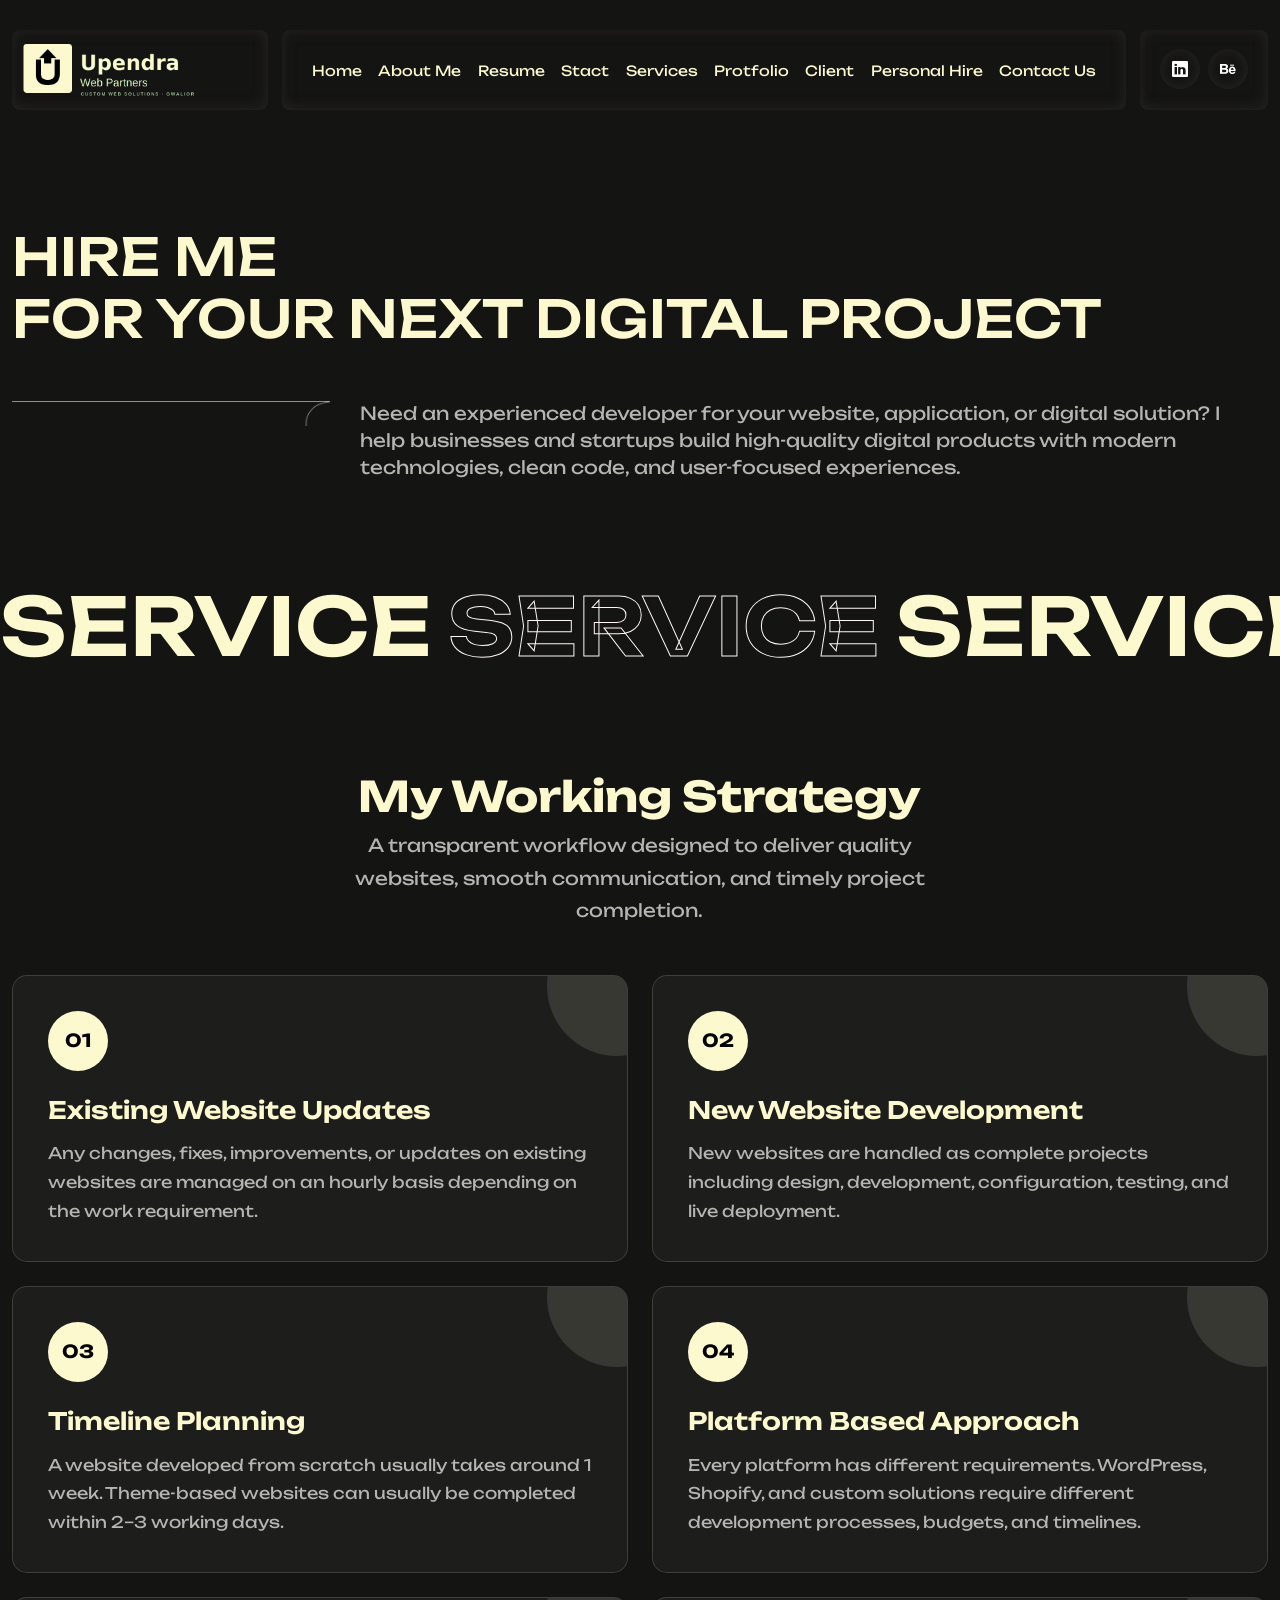
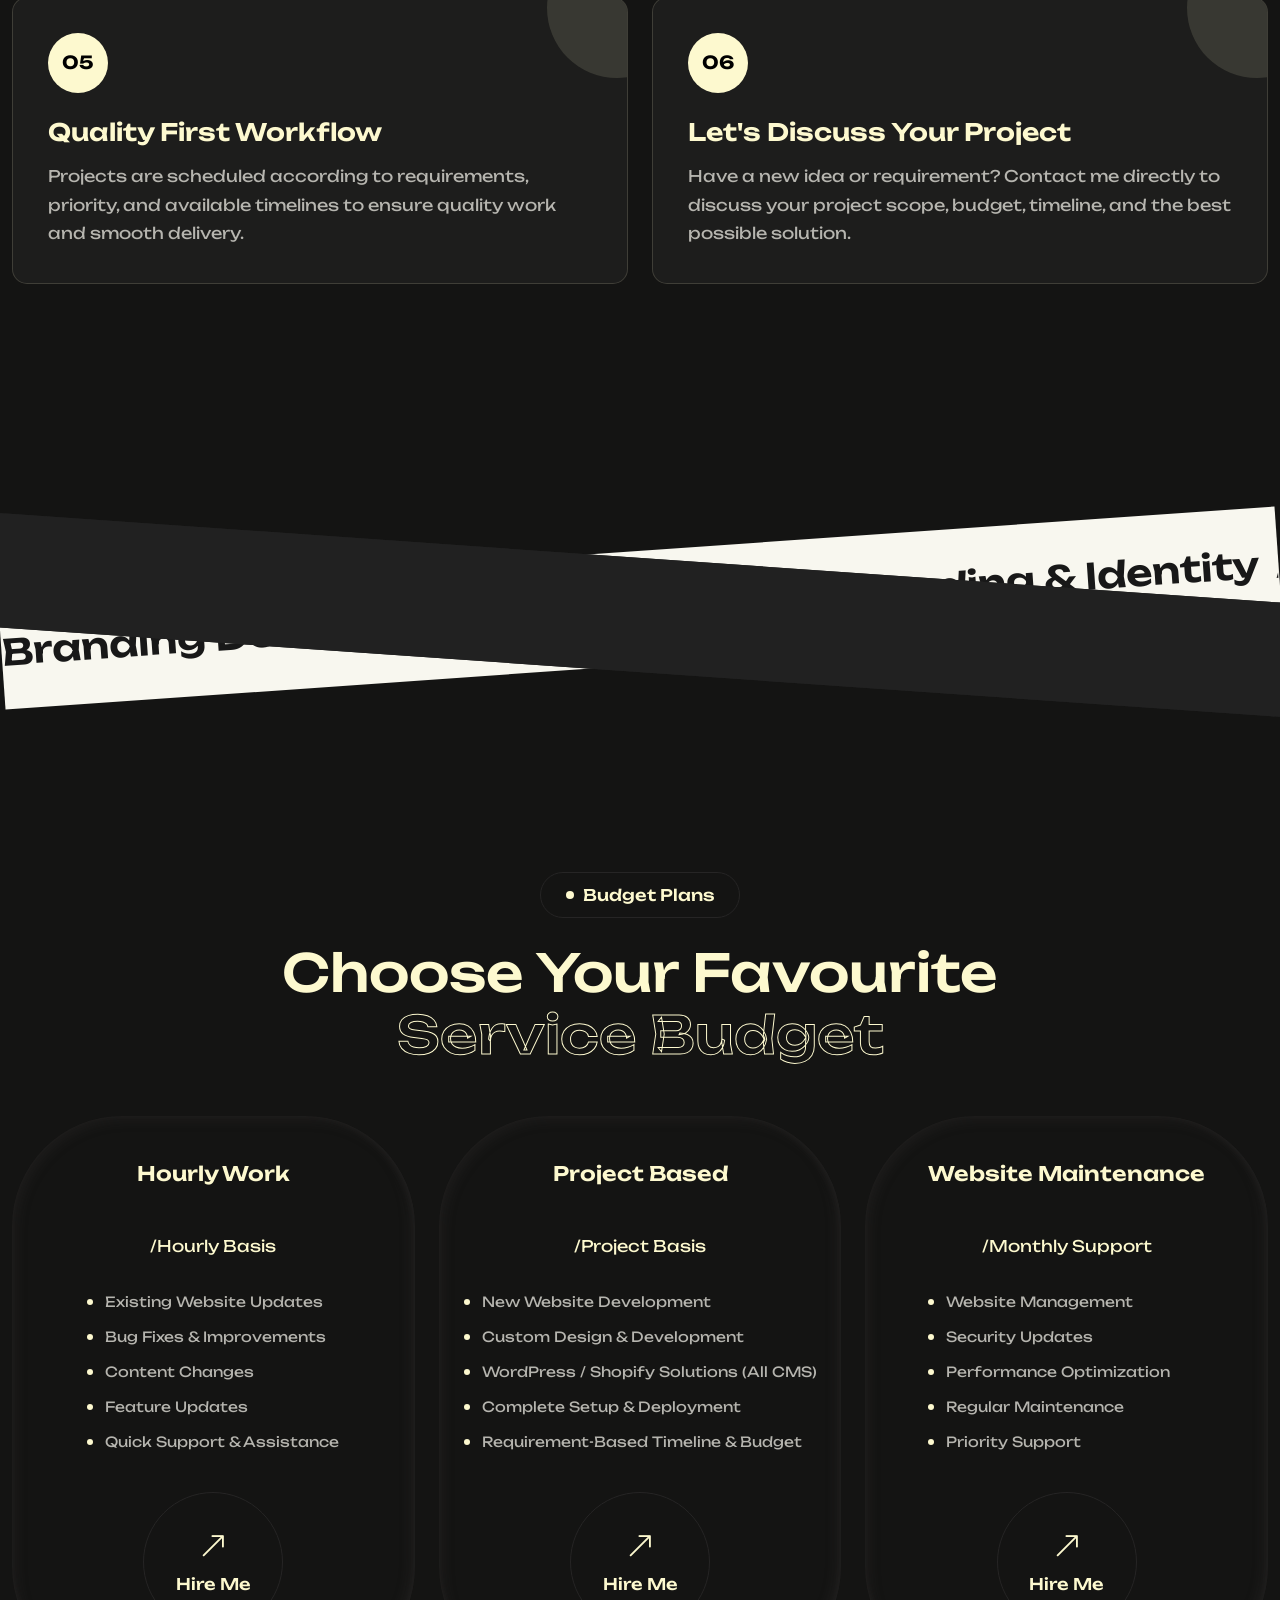
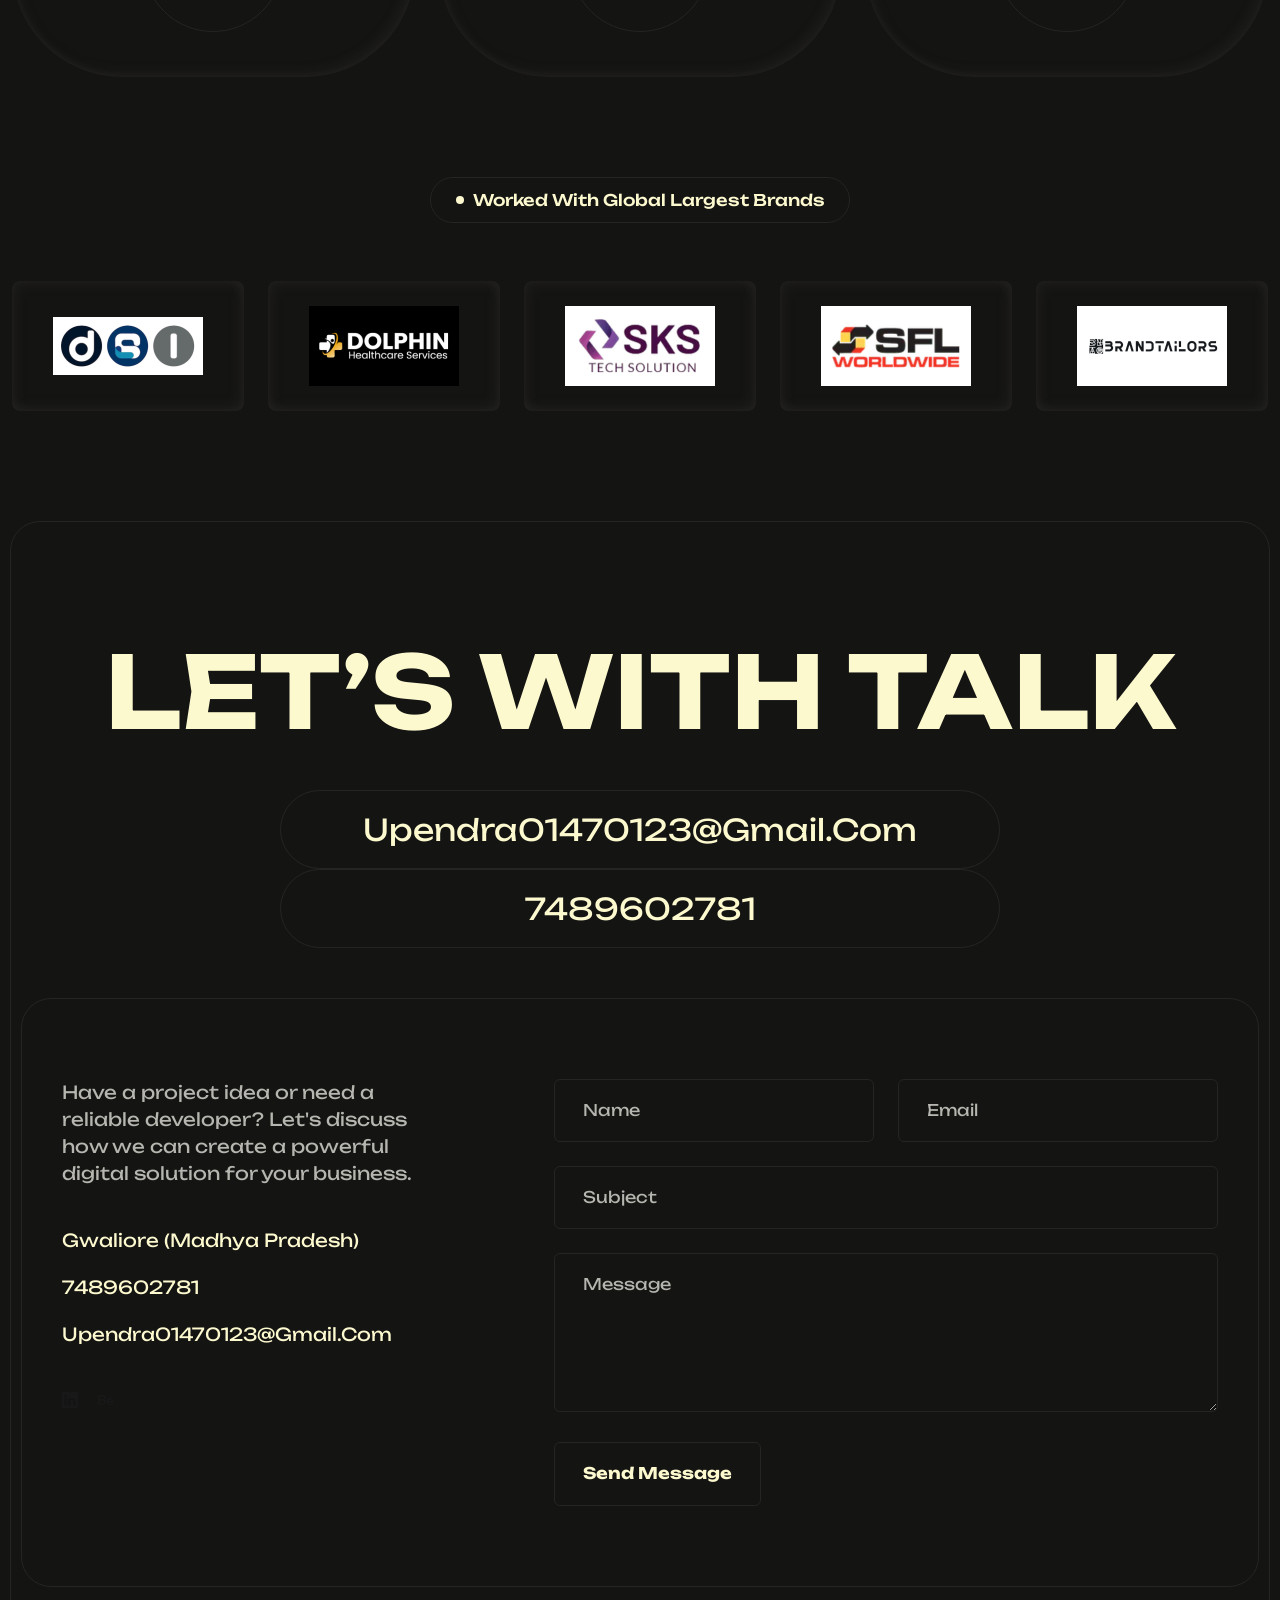
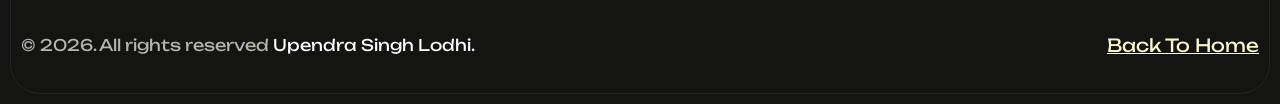
==== personal-hire.html @ 019a27d1 "Initial portfolio upload" ====
<!DOCTYPE html>
<html lang="en">

<!--<< Header Area >>-->

<head>
   <!--<< Required meta tags >>-->
   <meta charset="UTF-8">
   <meta http-equiv="X-UA-Compatible" content="IE=edge">
   <meta name="viewport" content="width=device-width, initial-scale=1.0">
   <!--<< Title >>-->
   <title>Upendra Singh Lodhi | Snr. Wordpress & Shopify Developer</title>
   <!--<< Favcion >>-->
   <link rel="shortcut icon" href="assets/img/logo/favicon-512.png">
   <!--<< Bootstrap min.css >>-->
   <link rel="stylesheet" href="assets/css/bootstrap.min.css">
   <!--<< Aos animation css >>-->
   <link rel="stylesheet" href="assets/css/aos.css">
   <!--<< Main.css >>-->
   <link rel="stylesheet" href="assets/css/main.css">
</head>

<!--<< Body Area >>-->

<body>

   <!--<< Preloader >>-->
   <div class="custom-preloader">
      <div class="loader-wrapper">

         <div class="loader-logo">
            <img src="assets/img/logo/favicon-180.png" alt="Logo">
         </div>

         <div class="loader-text">
            Loading<span>.</span><span>.</span><span>.</span>
         </div>

      </div>
   </div>

   <!--<< Preloader >>-->


   <!--<< banner >>-->
   <section class="breadcrumnd-section" id="bn">
      <!--<< Header v-1 >>-->
      <header class="header-section header-style-inner">
         <div class="container">
            <div class="header-wrapper align-items-lg-start align-items-center">
               <div class="main-logo cmn-shadow round8">
                  <a href="index.html" class="logo">
                     <img src="assets/img/logo/upendra_logo_final (1).png" alt="logo">
                  </a>
               </div>
               <div class="main-menu-wrapper w-100">
                  <ul class="main-menu cmn-shadow round8">
                     <li>
                        <a href="index.html">
                           Home
                        </a>
                     </li>
                     <li>
                        <a href="index.html#about">
                           About me
                        </a>
                     </li>
                     <li>
                        <a href="index.html#reprot">
                           Resume
                        </a>
                     </li>
                     <li>
                        <a href="index.html#skill">
                           Stact
                        </a>
                     </li>
                     <li>
                        <a href="service.html">
                           Services
                        </a>
                     </li>
                     <li>
                        <a href="protfolio.html">
                           Protfolio
                        </a>
                     </li>
                     <li>
                        <a href="index.html#testi">
                           Client
                        </a>
                     </li>
                     <li>
                        <a href="personal-hire.html">
                           Personal Hire
                        </a>
                     </li>
                     <li>
                        <a href="index.html#conts">
                           Contact Us
                        </a>
                     </li>
                  </ul>
               </div>
               <div class="right-bar">
                  <div class="bars-style cmn-shadow round8 d-lg-none">
                     <div class="header-bar">
                        <span></span>
                        <span></span>
                        <span></span>
                     </div>
                  </div>
                  <ul class="right-social-com d-xl-flex d-none cmn-social cmn-shadow round8">
                     <li>
                        <a href="https://www.linkedin.com/in/upendra-singh-lodhi310210262/">
                           <i class="bi bi-linkedin"></i>
                        </a>
                     </li>
                     <li>
                        <a href="https://www.behance.net/upendrasingh24">
                           <i class="bi bi-behance"></i>
                        </a>
                     </li>
                  </ul>
               </div>
            </div>
         </div>
      </header>
      <!--<< Header v-1 >>-->

      <!--<< Bread Content >>-->
      <div class="container pt-100 pb-100">
         <div class="section-title mb-60">
            <h2 class="stitle fw-500 mt-3" data-aos="fade-down" data-aos-duration="1500">
               HIRE ME
               <span class="d-block">
                  FOR YOUR NEXT DIGITAL PROJECT
               </span>
            </h2>
         </div>
         <div class="bread-arrow-inner">
            <div class="arrow">
               <img src="assets/img/blog/half-arrow.png" alt="img">
            </div>
            <p class="pra-clr">
               Need an experienced developer for your website, application, or digital solution?

               I help businesses and startups build high-quality digital products with modern technologies, clean code,
               and user-focused experiences.
            </p>
         </div>
      </div>
   </section>
   <!--<< banner >>-->

   <div class="service-scroll-textwrap">
      <div class="scrolling-wrap">
         <div class="comm">
            <div class="cmn-textslide">Service</div>
            <div class="cmn-textslide text-custom-storke">Service</div>
            <div class="cmn-textslide textitalick">Service</div>
            <div class="cmn-textslide text-custom-storke">Service</div>
            <div class="cmn-textslide">Service /</div>
         </div>
         <div class="comm">
            <div class="cmn-textslide">Service</div>
            <div class="cmn-textslide text-custom-storke">Service</div>
            <div class="cmn-textslide textitalick">Service</div>
            <div class="cmn-textslide text-custom-storke">Service</div>
            <div class="cmn-textslide">Service /</div>
         </div>
      </div>
   </div>

   <section class="strategy-section pt-100 pb-100">
      <div class="container">

         <div class="row justify-content-center">
            <div class="col-lg-8 text-center">
               <div class="section-title mb-5" data-aos="fade-up">
                  <h2 class="white">
                     My Working Strategy
                  </h2>
                  <p class="pra-clr">
                     A transparent workflow designed to deliver quality websites,
                     smooth communication, and timely project completion.
                  </p>
               </div>
            </div>
         </div>


         <div class="row g-4">

            <div class="col-lg-6 col-md-6" data-aos="fade-up" data-aos-delay="100">
               <div class="strategy-card">
                  <span class="strategy-icon">01</span>
                  <h3 class="white">Existing Website Updates</h3>
                  <p class="pra-clr">
                     Any changes, fixes, improvements, or updates on existing websites
                     are managed on an hourly basis depending on the work requirement.
                  </p>
               </div>
            </div>


            <div class="col-lg-6 col-md-6" data-aos="fade-up" data-aos-delay="200">
               <div class="strategy-card">
                  <span class="strategy-icon">02</span>
                  <h3 class="white">New Website Development</h3>
                  <p class="pra-clr">
                     New websites are handled as complete projects including design,
                     development, configuration, testing, and live deployment.
                  </p>
               </div>
            </div>


            <div class="col-lg-6 col-md-6" data-aos="fade-up" data-aos-delay="300">
               <div class="strategy-card">
                  <span class="strategy-icon">03</span>
                  <h3 class="white">Timeline Planning</h3>
                  <p class="pra-clr">
                     A website developed from scratch usually takes around 1 week.
                     Theme-based websites can usually be completed within 2–3 working days.
                  </p>
               </div>
            </div>


            <div class="col-lg-6 col-md-6" data-aos="fade-up" data-aos-delay="400">
               <div class="strategy-card">
                  <span class="strategy-icon">04</span>
                  <h3 class="white">Platform Based Approach</h3>
                  <p class="pra-clr">
                     Every platform has different requirements. WordPress, Shopify,
                     and custom solutions require different development processes,
                     budgets, and timelines.
                  </p>
               </div>
            </div>


            <div class="col-lg-6 col-md-6" data-aos="fade-up" data-aos-delay="500">
               <div class="strategy-card">
                  <span class="strategy-icon">05</span>
                  <h3 class="white">Quality First Workflow</h3>
                  <p class="pra-clr">
                     Projects are scheduled according to requirements, priority,
                     and available timelines to ensure quality work and smooth delivery.
                  </p>
               </div>
            </div>


            <div class="col-lg-6 col-md-6" data-aos="fade-up" data-aos-delay="600">
               <div class="strategy-card">
                  <span class="strategy-icon">06</span>
                  <h3 class="white">Let's Discuss Your Project</h3>
                  <p class="pra-clr">
                     Have a new idea or requirement? Contact me directly to discuss
                     your project scope, budget, timeline, and the best possible solution.
                  </p>
               </div>
            </div>

         </div>

      </div>
   </section>


   <!--<< Connected >>-->
   <!-- Text SLider Start -->
   <section class="textslide-solution position-relative">
      <div class="textsslide-hoverbox d-flex justify-content-center">
         <a href="index.html#conts" class="hover-circle cmborder wow fadeInUp" data-wow-duration="1.6s">
            <span class="box">
               <i class="bi bi-arrow-up-right title"></i>
               <span class="textmore">
                  Let`s Connect
               </span>
            </span>
         </a>
      </div>
      <div class="version-two-marque">
         <div class="mycustom-marque2">
            <div class="scrolling-wrap">
               <div class="comm">
                  <div class="cmn-textslide">Branding Desig</div>
                  <div><span class="slach">/</span></div>
                  <div class="cmn-textslide">App Development</div>
                  <div><span class="slach">/</span></div>
                  <div class="cmn-textslide textitalick">Branding & Identity</div>
                  <div><span class="slach">/</span></div>
                  <div class="cmn-textslide">Web Development /</div>
               </div>
               <div class="comm">
                  <div class="cmn-textslide">Branding Desig</div>
                  <div><span class="slach">/</span></div>
                  <div class="cmn-textslide">App Development</div>
                  <div><span class="slach">/</span></div>
                  <div class="cmn-textslide textitalick">Branding & Identity</div>
                  <div><span class="slach">/</span></div>
                  <div class="cmn-textslide">Web Development</div>
               </div>
            </div>
         </div>
      </div>
      <div class="version-one-marque">
         <div class="mycustom-marque">
            <div class="scrolling-wrap">
               <div class="comm">
                  <div class="cmn-textslide">Branding Desig</div>
                  <div><span class="slach">/</span></div>
                  <div class="cmn-textslide">App Development</div>
                  <div><span class="slach">/</span></div>
                  <div class="cmn-textslide textitalick">Branding & Identity</div>
                  <div><span class="slach">/</span></div>
                  <div class="cmn-textslide">Web Development /</div>
               </div>
               <div class="comm">
                  <div class="cmn-textslide">Branding Desig</div>
                  <div><span class="slach">/</span></div>
                  <div class="cmn-textslide">App Development</div>
                  <div><span class="slach">/</span></div>
                  <div class="cmn-textslide textitalick">Branding & Identity</div>
                  <div><span class="slach">/</span></div>
                  <div class="cmn-textslide">Web Development</div>
               </div>
            </div>
         </div>
      </div>
   </section>
   <!-- Text Slider End -->
   <!--<< Connected >>-->

   <!--<< pricing >>-->
   <section id="see-your-budget" class="pricing-section">
      <div class="container">
         <div class="section-title text-center mb-60">
            <span class="section-sub" data-aos="fade-down" data-aos-duration="1000">
               Budget Plans
            </span>
            <h2 class="stitle fw-500 mt-3" data-aos="fade-down" data-aos-duration="1500">
               Choose Your Favourite
               <span class="text-storkes d-block">
                  Service Budget
               </span>
            </h2>
         </div>
         <div class="row g-4 justify-content-center">
            <div class="col-lg-4 col-md-6 col-sm-6" data-aos="fade-up" data-aos-duration="1000">
               <div class="price-item cmn-shadow d-flex justify-content-center">
                  <div class="box">
                     <h5 class="white text-center">
                        Hourly Work
                     </h5>
                     <h2 class="pri-title">

                        <span>
                           /Hourly Basis
                        </span>
                     </h2>
                     <ul class="pri-list">
                        <li>
                           Existing Website Updates
                        </li>
                        <li>
                           Bug Fixes & Improvements
                        </li>
                        <li>
                           Content Changes
                        </li>
                        <li>
                           Feature Updates
                        </li>
                        <li>
                           Quick Support & Assistance
                        </li>
                     </ul>
                     <a href="index.html#conts" class="hover-circle cmborder wow fadeInUp" data-wow-duration="1.6s">
                        <span class="box">
                           <i class="bi bi-arrow-up-right title"></i>
                           <span class="textmore">
                              Hire Me
                           </span>
                        </span>
                     </a>
                  </div>
               </div>
            </div>
            <div class="col-lg-4 col-md-6 col-sm-6" data-aos="fade-up" data-aos-duration="1000">
               <div class="price-item cmn-shadow d-flex justify-content-center">
                  <div class="box">
                     <h5 class="white text-center">
                        Project Based
                     </h5>
                     <h2 class="pri-title">

                        <span>
                           /Project Basis
                        </span>
                     </h2>
                     <ul class="pri-list">
                        <li>
                           New Website Development
                        </li>
                        <li>
                           Custom Design & Development
                        </li>
                        <li>
                           WordPress / Shopify Solutions (All CMS)
                        </li>
                        <li>
                           Complete Setup & Deployment
                        </li>
                        <li>
                           Requirement-Based Timeline & Budget
                        </li>
                     </ul>
                     <a href="index.html#conts" class="hover-circle cmborder wow fadeInUp" data-wow-duration="1.6s">
                        <span class="box">
                           <i class="bi bi-arrow-up-right title"></i>
                           <span class="textmore">
                              Hire Me
                           </span>
                        </span>
                     </a>
                  </div>
               </div>
            </div>
            <div class="col-lg-4 col-md-6 col-sm-6" data-aos="fade-up" data-aos-duration="1000">
               <div class="price-item cmn-shadow d-flex justify-content-center">
                  <div class="box">
                     <h5 class="white text-center">
                        Website Maintenance
                     </h5>
                     <h2 class="pri-title">

                        <span>
                           /Monthly Support
                        </span>
                     </h2>
                     <ul class="pri-list">
                        <li>
                           Website Management
                        </li>
                        <li>
                           Security Updates
                        </li>
                        <li>
                           Performance Optimization
                        </li>
                        <li>
                           Regular Maintenance
                        </li>
                        <li>
                           Priority Support
                        </li>
                     </ul>
                     <a href="index.html#conts" class="hover-circle cmborder wow fadeInUp" data-wow-duration="1.6s">
                        <span class="box">
                           <i class="bi bi-arrow-up-right title"></i>
                           <span class="textmore">
                              Hire Me
                           </span>
                        </span>
                     </a>
                  </div>
               </div>
            </div>
         </div>
      </div>
   </section>
   <!--<< pricing >>-->

   <!--<< Sponsor >>-->
   <section id="testi" class="sponsor-sections pt-100 pb-100">
      <div class="container">
         <div class="sponsor__area">
            <div class="section-title text-center mb-60">
               <span class="section-sub text-capitalize" data-aos="fade-down" data-aos-duration="1000">
                  Worked with global largest brands
               </span>
            </div>
            <div class="swiper sponsor__wrap">
               <div class="swiper-wrapper">
                  <div class="sponsor__slide swiper-slide cmn-shadow logo-img round8 d-center">
                     <img src="assets/img/sponsor/aaplogo.svg" alt="img">
                  </div>
                  <div class="sponsor__slide swiper-slide cmn-shadow logo-img round8 d-center">
                     <img src="assets/img/sponsor/Dolphin New Logo.png" alt="img">
                  </div>
                  <div class="sponsor__slide swiper-slide cmn-shadow logo-img round8 d-center">
                     <img src="assets/img/sponsor/ds.png" alt="img">
                  </div>
                  <div class="sponsor__slide swiper-slide cmn-shadow logo-img round8 d-center">
                     <img src="assets/img/sponsor/Untitled design (1).png" alt="img">
                  </div>
                  <div class="sponsor__slide swiper-slide cmn-shadow logo-img round8 d-center">
                     <img src="assets/img/sponsor/Untitled design (2).png" alt="img">
                  </div>
                  <div class="sponsor__slide swiper-slide cmn-shadow logo-img round8 d-center">
                     <img src="assets/img/sponsor/Untitled design (3).png" alt="img">
                  </div>
                  <div class="sponsor__slide swiper-slide cmn-shadow logo-img round8 d-center">
                     <img src="assets/img/sponsor/Untitled design.png" alt="img">
                  </div>
               </div>
            </div>
         </div>
      </div>
   </section>
   <!--<< Sponsor >>-->

   <!--<<  Footer >>-->
   <div class="footer-section check-box-style pt-100" id="conts">
      <div class="container p-0">
         <div class="talk-text text-center " data-aos="zoom-in" data-aos-duration="1400">
            LET’S WITH
            TALK
         </div>
         <a href="mailto:upendra01470123@gmail.com" class="infomail d-center cmborder round100">
            upendra01470123@gmail.com
         </a>
         <a href="tel:7489602781" class="infomail d-center cmborder round100">
            7489602781
         </a>
         <div class="footer-topping-wrap check-box-style round30">
            <div class="row justify-content-between">
               <div class="col-xl-4 col-lg-6">
                  <div class="contact-left">
                     <p class="pra-clr fz16 pragraph-one">
                        Have a project idea or need a reliable developer?
                        Let's discuss how we can create a powerful digital solution for your business.
                     </p>
                     <div class="contact-infos">
                        <a href="#">
                           Gwaliore (Madhya Pradesh)
                        </a>
                        <a href="tel:7489602781">
                           7489602781
                        </a>
                        <a href="mailto:upendra01470123@gmail.com">
                           upendra01470123@gmail.com
                        </a>
                     </div>
                     <div class="footer-social">
                        <a href="https://www.linkedin.com/in/upendra-singh-lodhi310210262/">
                           <i class="bi bi-linkedin"></i>
                        </a>

                        <a href="https://www.behance.net/upendrasingh24">
                           <i class="bi bi-behance"></i>
                        </a>
                     </div>
                  </div>
               </div>
               <div class="col-xl-7 col-lg-6">
                  <form action="#" class="cmn-contact-form row g-4">
                     <div class="col-lg-6">
                        <input type="text" placeholder="Name">
                     </div>
                     <div class="col-lg-6">
                        <input type="email" placeholder="Email">
                     </div>
                     <div class="col-lg-12">
                        <input type="text" placeholder="Subject">
                     </div>
                     <div class="col-lg-12">
                        <textarea name="message" rows="5" placeholder="Message"></textarea>
                     </div>
                     <div class="col-lg-12">
                        <div class="btns">
                           <button type="submit" class="cmn-btn">
                              Send Message
                           </button>
                        </div>
                     </div>
                  </form>
               </div>
            </div>
         </div>
         <div class="footer-bottom">
            <div class="copyright">
               <p class="pra-clr">
                  &copy; 2026. All rights reserved <a href="index.html" class="pwhite">Upendra Singh Lodhi.</a>
               </p>
               <a href="#bn" class="scroll-toptext">
                  Back To Home
               </a>

            </div>
         </div>
      </div>
   </div>
   <!--<<  Footer >>-->






   <!--<< Jquery Latest >>-->
   <script src="assets/js/jquery-3.7.0.min.js"></script>
   <!--<< Viewport Js >>-->
   <script src="assets/js/viewport.jquery.js"></script>
   <!--<< Bootstrap Js >>-->
   <script src="assets/js/bootstrap.min.js"></script>
   <!--<< Aos animation Js >>-->
   <script src="assets/js/aos.js"></script>
   <!--<< Nice Select Js >>-->
   <script src="assets/js/jquery.nice-select.min.js"></script>
   <!--<< Swiper Slide Js >>-->
   <script src="assets/js/swiper-bundle.min.js"></script>
   <!--<< Swiper Bundle Js >>-->
   <script src="assets/js/jquery.magnific-popup.min.js"></script>
   <!--<< magnific popup Js >>-->
   <script src="assets/js/odometer.min.js"></script>
   <!--<< Odometer js Js >>-->
   <script src="assets/js/wow.min.js"></script>
   <!--<< Wow Animation js >>-->
   <script src="assets/js/main.js"></script>

   <script>
      window.addEventListener("load", function () {

         const preloader = document.querySelector(".custom-preloader");

         setTimeout(function () {

            preloader.classList.add("hide-loader");

         }, 800);

      });
   </script>
   <!--<< Main.js >>-->
</body>

</html>
---- assets/css/main.css ----
@import url("https://fonts.googleapis.com/css2?family=Unbounded:wght@200..900&display=swap");
/*============================================ 
	# Template Name: Dixon
	# Version: 1.0
	# Date: 00/00/2024
	# Author: Dixon
	# Author URI: 
	# Description: Dixon - HTML Templates
============================================*/
/*======== Scss Compiles =========
# mixin
# variables
# Typography
# button 
# animation
# banner
# blog
# header
# section
# footer
============================================*/
/*CSS Table Of Content Ends Here*/
@import "animate.css";
@import "magnific-popup.css";
@import "swiper-bundle.min.css";
@import "bootstrap-icons.min.css";
@import "nice-select.css";
@import "odometer.css";

:root {
  --body: #141413;
  --white: #fdf9cf;
  --pwhite: #fff;
  --title: #181818;
  --mtitle: #000D27;
  --pra: #b6b5af;
  --subtitle: #121212;
  --cmborder: rgb(38, 37, 37);
  --base: #fff;
  --hover: #fff;
  --bg1: #E9F0FF;
  --ftext: #818181;
  --footer: #181818;
  --cusborder: rgb(38, 37, 37);
  --border1: #414141;
  --ratting: #ffa311;
  --bgsection: #000D27;
  --success: #3FCA90;
  --danger: #ED5050;
  --boxes1: rgba(26, 77, 190, 0.05);
  --cborder: #D9D9D9;
  --cmn-shadow: inset 4px 4px 12px rgb(56 53 53 / 27%), inset -4px -4px 12px rgb(58 56 56 / 32%);
}

body {
  color: var(--white);
  padding: 0;
  margin: 0;
  overflow-x: hidden;
  background-color: var(--body);
  font-family: "Unbounded", sans-serif;
}

h2,
h3,
h4,
h5,
h6 {
  color: var(--white);
  text-transform: capitalize;
  font-family: "Unbounded", sans-serif;
}

h1 {
  font-size: 48px;
  font-weight: 600;
  line-height: 120%;
  font-family: "Unbounded", sans-serif;
}

h2 {
  font-size: 40px;
  line-height: 120%;
  font-weight: 600;
  font-family: "Unbounded", sans-serif;
}


.custom-toggle-bar {
  display: flex;
  justify-content: center;
  align-items: center;
}

.header-style-inner .header-wrapper .main-logo {
  padding: 5px;
  height: 150px;
  min-width: 256px !important;
}


.header-style-inner .header-wrapper .main-logo .logo {
  width: 246px !important;
}
.strategy-section{
    position:relative;
    overflow:hidden;
}


/* Main Card Wrapper */
.strategy-card{
    position:relative;
    padding:35px;
    height:100%;
    background:rgba(255,255,255,0.04);
    border:1px solid rgba(253,249,207,0.15);
    border-radius:15px;
    overflow:hidden;
    transition:all .4s ease;
    z-index:1;
}


/* Background Glow Animation */
.strategy-card:before{
    content:"";
    position:absolute;
    width:140px;
    height:140px;
    background:#FDF9CF;
    opacity:.12;
    border-radius:50%;
    top:-60px;
    right:-60px;
    transition:.6s ease;
    z-index:-1;
}


/* Hover Effect */
.strategy-card:hover{
    transform:translateY(-12px);
    border-color:#FDF9CF;
    box-shadow:0 20px 50px rgba(253,249,207,.18);
}


.strategy-card:hover:before{
    transform:scale(2.5);
}


/* Number Icon */
.strategy-icon{
    width:60px;
    height:60px;
    display:flex;
    align-items:center;
    justify-content:center;
    background:#FDF9CF;
    color:#000;
    font-size:18px;
    font-weight:700;
    border-radius:50%;
    margin-bottom:25px;
    position:relative;
    transition:.4s ease;
}


/* Icon Hover Animation */
.strategy-card:hover .strategy-icon{
    transform:rotate(360deg);
}


/* Heading */
.strategy-card h3{
    font-size:24px;
    font-weight:600;
    margin-bottom:15px;
    transition:.3s ease;
}


/* Paragraph */
.strategy-card p{
    font-size:16px;
    line-height:1.8;
    margin-bottom:0;
}


/* Heading Hover */
.strategy-card:hover h3{
    color:#FDF9CF;
}


/* Section Heading */
.strategy-section .section-title h2{
    font-size:42px;
    font-weight:700;
}


.strategy-section .section-title p{
    max-width:650px;
    margin:auto;
    line-height:1.8;
}


/* Smooth Card Entry */
.strategy-card{
    animation:strategyFade .8s ease forwards;
}

    .banner-herowrapper .hero-right-wrap .fz-20 {
        font-size: 12px !important;
    }



/* PRELOADER */

.custom-preloader{
    position:fixed;
    inset:0;
    width:100%;
    height:100%;
    background:#111111;
    display:flex;
    align-items:center;
    justify-content:center;
    z-index:99999;
}


.loader-wrapper{
    text-align:center;
}


/* LOGO */

.loader-logo{
    width:110px;
    height:110px;
    background:#FDF9CF;
    border-radius:12px;
    display:flex;
    align-items:center;
    justify-content:center;
    animation:floatLogo 2s ease-in-out infinite;
    box-shadow:0 15px 40px rgba(253,249,207,.15);
}


.loader-logo img{
    width:65px;
    height:65px;
    object-fit:contain;
}



/* UP DOWN ANIMATION */

@keyframes floatLogo{

    0%{
        transform:translateY(0);
    }

    50%{
        transform:translateY(-15px);
    }

    100%{
        transform:translateY(0);
    }

}



/* LOADING TEXT */

.loader-text{
    margin-top:30px;
    color:#FDF9CF;
    font-size:14px;
    font-weight:600;
    letter-spacing:4px;
    text-transform:uppercase;
}


.loader-text span{
    animation:dots 1.5s infinite;
}


.loader-text span:nth-child(2){
    animation-delay:.2s;
}


.loader-text span:nth-child(3){
    animation-delay:.4s;
}



@keyframes dots{

    0%{
        opacity:0;
    }

    50%{
        opacity:1;
    }

    100%{
        opacity:0;
    }

}



/* MOBILE */

@media(max-width:768px){

    .loader-logo{
        width:85px;
        height:85px;
        border-radius:10px;
    }


    .loader-logo img{
        width:50px;
        height:50px;
    }


    .loader-text{
        font-size:13px;
        margin-top:25px;
    }

}

.custom-preloader{
    transition:all .6s ease;
}


.custom-preloader.hide-loader{
    opacity:0;
    visibility:hidden;
    pointer-events:none;
}



.logo-img img {
  width: 150px !important;
  height: 150px !important;
  object-fit: contain;
  border-radius: 15px !important;
}

.sponsor__slide img {
    filter: none !important;
}
    
@keyframes strategyFade{
    from{
        opacity:0;
        transform:translateY(40px);
    }
    to{
        opacity:1;
        transform:translateY(0);
    }
}


/* Responsive Tablet */
@media(max-width:991px){

    .strategy-card{
        padding:30px;
    }

    .strategy-section .section-title h2{
        font-size:34px;
    }

}


/* Responsive Mobile */
@media(max-width:767px){

    .strategy-card{
        padding:25px;
        border-radius:12px;
    }


    .strategy-icon{
        width:50px;
        height:50px;
        font-size:16px;
        margin-bottom:20px;
    }


    .strategy-card h3{
        font-size:21px;
    }


    .strategy-card p{
        font-size:15px;
        line-height:1.7;
    }


    .strategy-section .section-title h2{
        font-size:28px;
    }

}

.price-item .pri-title {
  text-align: center !important;
}

@media (max-width: 575px) {
  h2 {
    font-size: 29px;
  }

  .about-img {
    height: 400px !important;
  }

  .working-work-items {
    width: auto !important;
    margin-right: 65px !important;
  }
}

h3 {
  font-size: 32px;
  line-height: 120%;
  font-weight: 600;
  font-family: "Unbounded", sans-serif;
}

@media (max-width: 575px) {
  h3 {
    font-size: 26px;
  }
}

h4 {
  font-size: 24px;
  line-height: 130%;
  font-weight: 600;
  font-family: "Unbounded", sans-serif;
}

h5 {
  font-size: 20px;
  line-height: 130%;
  font-weight: 600;
  font-family: "Unbounded", sans-serif;
}

h6 {
  font-size: 16px;
  font-family: "Unbounded", sans-serif;
}

ul {
  padding: 0;
  margin: 0;
  list-style: none;
}

a {
  text-decoration: none;
  text-transform: capitalize;
  margin: 0;
  color: var(--title);
  font-family: "Unbounded", sans-serif;
  transition: all 0.3s;
}

span {
  font-family: "Unbounded", sans-serif;
}

a:hover {
  text-decoration: none;
  color: var(--title);
}

input:focus {
  color: var(--white);
  outline: none;
}

input {
  color: var(--white);
}

p {
  font-size: 18px;
  line-height: 1.5;
  margin-bottom: 0;
  color: var(--pra);
}

.progress-wrap.active-progress {
  opacity: 1;
  visibility: visible;
  transform: translateY(0);
}

.progress-wrap {
  position: fixed;
  right: 30px;
  bottom: 30px;
  height: 50px;
  width: 50px;
  cursor: pointer;
  display: block;
  border-radius: 50px;
  background-color: #fff;
  box-shadow: inset 0 0 0 2px #a1abb6;
  z-index: 10000;
  opacity: 0;
  visibility: hidden;
  transform: translateY(15px);
  transition: all 200ms linear;
  z-index: 9999;
}

.progress-wrap svg.progress-circle path {
  stroke: #000;
  stroke-width: 4;
  box-sizing: content-box;
  transition: all 200ms linear;
}

.topping {
  position: absolute;
  top: 50%;
  left: 50%;
  z-index: 9999;
  transform: translate(-50%, -50%);
}

.video__btn {
  width: 116px;
  height: 116px;
  border-radius: 50%;
  background: var(--white);
  display: flex;
  align-items: center;
  justify-content: center;
}

.video__btn i {
  font-size: 42px;
}

.video__80 {
  width: 80px;
  height: 80px;
  display: flex;
  align-items: center;
  justify-content: center;
  border-radius: 50%;
  border: 1px solid var(--white);
}

.video__80 i {
  font-size: 42px;
  color: var(--white);
}

@media (max-width: 1399px) {
  .video__80 {
    width: 60px;
    height: 60px;
  }

  .video__80 i {
    font-size: 32px;
  }
}

.fz-14 {
  font-size: 14px;
}

.fz-16 {
  font-size: 16px;
}

@media (max-width: 767px) {
  .fz-16 {
    font-size: 14px;
  }
}

.fz-18 {
  font-size: 18px;
}

@media (max-width: 767px) {
  .fz-18 {
    font-size: 16px;
  }
}

.fz-20 {
  font-size: 20px;
}

@media (max-width: 767px) {
  .fz-20 {
    font-size: 18px;
  }
}

.fz-24 {
  font-size: 24px;
}

@media (max-width: 767px) {
  .fz-24 {
    font-size: 20px;
  }
}

.fz-26 {
  font-size: 26px;
}

@media (max-width: 767px) {
  .fz-26 {
    font-size: 22px;
  }
}

.fz-30 {
  font-size: 30px;
}

@media (max-width: 767px) {
  .fz-30 {
    font-size: 26px;
  }
}

.fz-32 {
  font-size: 32px;
}

@media (max-width: 767px) {
  .fz-32 {
    font-size: 28px;
  }
}

.fz-38 {
  font-size: 38px;
}

.ifz32 {
  font-size: 32px;
}

.fw-400 {
  font-weight: 400 !important;
}

.fw-500 {
  font-weight: 500;
}

.fw-600 {
  font-weight: 600;
}

.fw-700 {
  font-weight: 700;
}

.d1 {
  font-size: 80px;
  line-height: 150%;
  font-weight: 600;
  display: block;
}

.d2 {
  font-size: 72px;
  line-height: 150%;
  font-weight: 600;
  display: block;
}

.d3 {
  font-size: 64px;
  line-height: 150%;
  font-weight: 600;
  display: block;
}

.d4 {
  font-size: 56px;
  line-height: 150%;
  font-weight: 600;
  display: block;
}

.pfz-24 {
  font-size: 24px;
  line-height: 150%;
}

.pfz-20 {
  font-size: 20px;
  line-height: 150%;
}

.pfz-18 {
  font-size: 18px;
  line-height: 150%;
}

.pfz-16 {
  font-size: 16px;
  line-height: 150%;
}

.pfz-14 {
  font-size: 14px;
  line-height: 150%;
}

.pfz-12 {
  font-size: 12px;
  line-height: 150%;
}

.p-24 {
  padding: 24px;
}

@media (max-width: 991px) {
  .p-24 {
    padding: 20px;
  }
}

@media (max-width: 575px) {
  .p-24 {
    padding: 15px;
  }
}

.pt-120 {
  padding-top: 120px;
}

@media (max-width: 1199px) {
  .pt-120 {
    padding-top: 100px;
  }
}

@media (max-width: 991px) {
  .pt-120 {
    padding-top: 80px;
  }
}

.pb-120 {
  padding-bottom: 120px;
}

@media (max-width: 1199px) {
  .pb-120 {
    padding-bottom: 100px;
  }
}

@media (max-width: 991px) {
  .pb-120 {
    padding-bottom: 80px;
  }
}

.pt-110 {
  padding-top: 110px;
}

@media (max-width: 1199px) {
  .pt-110 {
    padding-top: 100px;
  }
}

@media (max-width: 991px) {
  .pt-110 {
    padding-top: 80px;
  }
}

.pb-110 {
  padding-bottom: 110px;
}

@media (max-width: 1199px) {
  .pb-110 {
    padding-bottom: 100px;
  }
}

@media (max-width: 991px) {
  .pb-110 {
    padding-bottom: 80px;
  }
}

.pt-100 {
  padding-top: 100px;
}

@media (max-width: 991px) {
  .pt-100 {
    padding-top: 80px;
  }
}

@media (max-width: 767px) {
  .pt-100 {
    padding-top: 70px;
  }
}

.pb-100 {
  padding-bottom: 100px;
}

@media (max-width: 991px) {
  .pb-100 {
    padding-bottom: 80px;
  }
}

@media (max-width: 991px) {
  .pb-100 {
    padding-bottom: 70px;
  }
}

.pt-80 {
  padding-top: 80px;
}

@media (max-width: 991px) {
  .pt-80 {
    padding-top: 60px;
  }
}

.pb-80 {
  padding-bottom: 80px;
}

@media (max-width: 991px) {
  .pb-80 {
    padding-bottom: 60px;
  }
}

.pt-60 {
  padding-top: 60px;
}

@media (max-width: 1399px) {
  .pt-60 {
    padding-top: 50px;
  }
}

@media (max-width: 1199px) {
  .pt-60 {
    padding-top: 40px;
  }
}

@media (max-width: 991px) {
  .pt-60 {
    padding-top: 38px;
  }
}

.pb-60 {
  padding-bottom: 60px;
}

@media (max-width: 991px) {
  .pb-60 {
    padding-bottom: 50px;
  }
}

.pt-40 {
  padding-top: 40px;
}

@media (max-width: 991px) {
  .pt-40 {
    padding-top: 30px;
  }
}

.pb-40 {
  padding-bottom: 40px;
}

@media (max-width: 991px) {
  .pb-40 {
    padding-bottom: 30px;
  }
}

.pb-30 {
  padding-bottom: 30px;
}

@media (max-width: 991px) {
  .pb-30 {
    padding-bottom: 20px;
  }
}

.pt-30 {
  padding-top: 30px;
}

@media (max-width: 991px) {
  .pt-30 {
    padding-top: 20px;
  }
}

.pb-24 {
  padding-bottom: 24px;
}

@media (max-width: 991px) {
  .pb-24 {
    padding-bottom: 15px;
  }
}

.pt-24 {
  padding-top: 24px;
}

@media (max-width: 991px) {
  .pt-24 {
    padding-top: 15px;
  }
}

.pb-20 {
  padding-bottom: 20px;
}

@media (max-width: 991px) {
  .pb-20 {
    padding-bottom: 15px;
  }
}

.pt-20 {
  padding-top: 20px;
}

@media (max-width: 991px) {
  .pt-20 {
    padding-top: 15px;
  }
}

.pb-16 {
  padding-bottom: 16px;
}

@media (max-width: 991px) {
  .pb-16 {
    padding-bottom: 10px;
  }
}

.pt-16 {
  padding-top: 16px;
}

@media (max-width: 991px) {
  .pt-16 {
    padding-top: 10px;
  }
}

.pb-15 {
  padding-bottom: 15px;
}

@media (max-width: 991px) {
  .pb-15 {
    margin-bottom: 10px;
  }
}

.pt-15 {
  padding-top: 15px;
}

@media (max-width: 991px) {
  .pt-15 {
    margin-top: 10px;
  }
}

.pb-10 {
  padding-bottom: 10px;
}

.pt-10 {
  padding-top: 10px;
}

.pb5 {
  padding-bottom: 5px;
}

.pt5 {
  padding-top: 5px;
}

.p-8 {
  padding: 8px;
}

.mt-120 {
  margin-top: 120px;
}

@media (max-width: 1199px) {
  .mt-120 {
    margin-top: 100px;
  }
}

@media (max-width: 991px) {
  .mt-120 {
    margin-top: 80px;
  }
}

.mb-120 {
  margin-bottom: 120px;
}

@media (max-width: 1199px) {
  .mb-120 {
    margin-bottom: 100px;
  }
}

@media (max-width: 991px) {
  .mb-120 {
    margin-bottom: 80px;
  }
}

.mt-100 {
  margin-top: 100px;
}

@media (max-width: 1199px) {
  .mt-100 {
    margin-top: 90px;
  }
}

@media (max-width: 991px) {
  .mt-100 {
    margin-top: 80px;
  }
}

.mb-100 {
  margin-bottom: 100px;
}

@media (max-width: 1199px) {
  .mb-100 {
    margin-bottom: 90px;
  }
}

@media (max-width: 991px) {
  .mb-100 {
    margin-bottom: 80px;
  }
}

.mt-80 {
  margin-top: 80px;
}

@media (max-width: 991px) {
  .mt-80 {
    margin-top: 60px;
  }
}

.mb-80 {
  margin-bottom: 80px;
}

@media (max-width: 991px) {
  .mb-80 {
    margin-bottom: 60px;
  }
}

.mt-60 {
  margin-top: 60px;
}

@media (max-width: 1399px) {
  .mt-60 {
    margin-top: 50px;
  }
}

@media (max-width: 1199px) {
  .mt-60 {
    margin-top: 40px;
  }
}

@media (max-width: 991px) {
  .mt-60 {
    margin-top: 30px;
  }
}

.mb-60 {
  margin-bottom: 60px;
}

@media (max-width: 1399px) {
  .mb-60 {
    margin-bottom: 50px;
  }
}

@media (max-width: 1199px) {
  .mb-60 {
    margin-bottom: 40px;
  }
}

@media (max-width: 991px) {
  .mb-60 {
    margin-bottom: 30px;
  }
}

.mt-50 {
  padding-top: 52px;
}

@media (max-width: 991px) {
  .mt-50 {
    margin-top: 40px;
  }
}

.mb-50 {
  margin-bottom: 52px;
}

@media (max-width: 991px) {
  .mb-50 {
    margin-bottom: 40px;
  }
}

.mt-40 {
  margin-top: 40px;
}

@media (max-width: 991px) {
  .mt-40 {
    margin-top: 30px;
  }
}

.mb-40 {
  margin-bottom: 40px;
}

@media (max-width: 991px) {
  .mb-40 {
    margin-bottom: 30px;
  }
}

.mb-30 {
  margin-bottom: 30px;
}

@media (max-width: 991px) {
  .mb-30 {
    margin-bottom: 20px;
  }
}

.mt-30 {
  margin-top: 30px;
}

@media (max-width: 991px) {
  .mt-30 {
    margin-top: 20px;
  }
}

.mb-24 {
  margin-bottom: 24px;
}

@media (max-width: 991px) {
  .mb-24 {
    margin-bottom: 15px;
  }
}

.mt-24 {
  padding-top: 24px;
}

@media (max-width: 991px) {
  .mt-24 {
    margin-top: 15px;
  }
}

@media (max-width: 767px) {
  .mt-24 {
    margin-top: 10px;
  }
}

.mb-20 {
  margin-bottom: 20px;
}

@media (max-width: 991px) {
  .mb-20 {
    margin-bottom: 15px;
  }
}

.mt-20 {
  padding-top: 20px;
}

@media (max-width: 991px) {
  .mt-20 {
    margin-top: 15px;
  }
}

.mb-15 {
  margin-bottom: 15px;
}

@media (max-width: 991px) {
  .mb-15 {
    margin-bottom: 10px;
  }
}

.mt-15 {
  margin-top: 15px;
}

@media (max-width: 991px) {
  .mt-15 {
    margin-top: 10px;
  }
}

.mb-16 {
  margin-bottom: 16px;
}

@media (max-width: 991px) {
  .mb-16 {
    margin-bottom: 10px;
  }
}

.mt-16 {
  margin-top: 16px;
}

@media (max-width: 991px) {
  .mt-16 {
    margin-top: 10px;
  }
}

.mb-10 {
  margin-bottom: 10px;
}

.mt-10 {
  margin-top: 10px;
}

.mb-8 {
  margin-bottom: 8px;
}

.mt-8 {
  margin-top: 8px;
}

.mb5 {
  margin-bottom: 5px;
}

.mt5 {
  margin-top: 5px;
}

.cmborder {
  border: 1px solid rgb(38, 37, 37);
}

.ftext {
  color: var(--ftext);
}

.nbg {
  background: #212020 !important;
}

.nice-select {
  background: rgba(54, 58, 237, 0.03);
  border-radius: 100px;
  border: 1px solid var(--border);
  color: var(--title);
  font-size: 14px;
  font-weight: 400;
  font-family: "Unbounded", sans-serif;
  width: unset;
  outline: none;
  padding: 13px 24px 13px;
}

.nice-select:hover {
  border-color: var(--border);
}

.nice-select option {
  color: var(--white);
}

.nice-select .current {
  margin-right: 18px;
}

.nice-select:after {
  right: 23px;
  border-bottom: 1px solid var(--title);
  border-right: 1px solid var(--title);
  width: 10px;
  height: 10px;
}

.nice-select.open .list {
  background: var(--white);
  margin-top: 16px;
  width: unset;
}

.nice-select .option.selected.focus {
  background: var(--white);
  outline: none;
}

.nice-select .option {
  border: 1px solid var(--border);
}

.nice-select .option:hover {
  background: transparent;
}

.pagination {
  display: flex;
  align-items: center;
  gap: 12px;
  flex-wrap: wrap;
}

.pagination a {
  width: 43px;
  height: 43px;
  border-radius: 50%;
  border: 1px solid var(--base);
  display: flex;
  align-items: center;
  justify-content: center;
  font-size: 16px;
  font-weight: 600;
  color: var(--base);
  transition: all 0.4s;
}

.pagination a:hover {
  background: var(--base);
  color: var(--white);
  border-color: var(--base);
}

.pagination a:hover i {
  color: var(--white);
}

.pagination a span {
  margin-top: -4px;
}

.pagination a span i {
  font-size: 22px;
  color: var(--text);
}

.pagination .border-added {
  border: none;
  width: 26px;
  height: 44px;
}

.pagination .border-added i {
  font-size: 36px;
}

.pagination .border-added:hover {
  background: transparent;
}

.pagination .border-added:hover i {
  color: var(--base);
}

.testimonial__wraptwo .owl-dots .owl-dot span {
  background: var(--border);
  width: 8px;
  height: 8px;
}

.testimonial__wraptwo .owl-dots .owl-dot.active span {
  width: 28px;
  background: linear-gradient(90deg, #1a4dbe 0%, #ae5ebe 100%);
}

.social li a {
  width: 36px;
  height: 36px;
  display: block;
  border-radius: 50%;
  border: 1px solid rgba(0, 13, 39, 0.2);
  display: flex;
  align-items: center;
  justify-content: center;
  transition: all 0.3s;
}

.social li a i {
  transition: all 0.3s;
  font-size: 16px;
}

.social li:hover a {
  background: var(--base);
  border-color: var(--base);
}

.social li:hover a i {
  color: var(--white) !important;
}

.cmn__icon {
  width: 36px;
  height: 36px;
  display: block;
  border-radius: 50%;
  border: 1px solid var(--base);
  display: flex;
  align-items: center;
  justify-content: center;
  font-size: 16px;
  color: var(--white);
}

.cmn__icon i {
  color: var(--white);
  font-size: 16px;
}

.section-title .section-sub {
  font-size: 16px;
  font-weight: 500;
  padding: 10px 24px 10px 42px;
  color: var(--white);
  border: 1px solid var(--cmborder);
  border-radius: 100px;
  margin-bottom: 8px;
  position: relative;
  display: inline-flex;
  align-items: center;
}

.section-title .section-sub::before {
  position: absolute;
  left: 25px;
  width: 8px;
  height: 8px;
  content: "";
  background: var(--white);
  border-radius: 50%;
}

.section-title .stitle {
  font-size: 52px;
  line-height: 62px;
}

.section-title .stitle .text-storkes {
  -webkit-text-stroke: 1px var(--white);
  -webkit-text-fill-color: transparent;
}

@media (max-width: 1199px) {
  .section-title .section-sub {
    font-size: 14px;
    padding: 9px 24px;
    margin-bottom: 7px;
    font-weight: 400;
  }

  .section-title .stitle {
    font-size: 38px;
    line-height: 48px;
  }
}

@media (max-width: 767px) {
  .section-title .stitle {
    font-size: 32px;
    line-height: 46px;
  }
}

@media (max-width: 575px) {
  .section-title .section-sub {
    margin-bottom: 5px;
  }

  .section-title .stitle {
    font-size: 28px;
    line-height: 40px;
  }
}

@media (max-width: 500px) {
  .section-title .section-sub {
    margin-bottom: 5px;
  }

  .section-title .stitle {
    font-size: 22px;
    line-height: 33px;
  }
}

@media (min-width: 1200px) {
  .container {
    max-width: 1410px;
    margin: 0 auto;
  }
}

.base {
  color: var(--base) !important;
}

.base2 {
  color: var(--base2);
}

.ratting {
  color: var(--ratting);
}

.title {
  color: var(--subtitle);
}

.mtitle {
  color: var(--mtitle) !important;
}

.subtitle {
  color: #343e56;
}

.white {
  color: var(--white) !important;
}

.pra-clr {
  color: var(--pra);
}

.pwhite {
  color: #fff !important;
}

.ptext {
  color: var(--pra) !important;
}

.ptext2 {
  color: var(--pragraph2);
}

.ptext3 {
  color: var(--pragraph3);
}

.bartext {
  color: var(--bartext);
}

.rattingbg {
  background: var(--ratting);
}

.gratext {
  background: -webkit-linear-gradient(#4569e7, #1aefd5);
  -webkit-background-clip: text;
  -webkit-text-fill-color: transparent;
}

.round16 {
  border-radius: 16px;
}

.round30 {
  border-radius: 30px;
}

.round50 {
  border-radius: 50%;
}

.round100 {
  border-radius: 100px;
}

.round300 {
  border-radius: 300px;
}

.round10 {
  border-radius: 10px;
  width: auto;
  height: 270px;
}




.about-img {
  border-radius: 10px;
  width: auto;
  height: 550px;
}

.round5 {
  border-radius: 5px;
}

.round6 {
  border-radius: 6px;
}

.round8 {
  border-radius: 8px;
}

.text99 {
  color: #979797;
}

.bgsection {
  background: var(--bgsection);
}

.footerbg {
  background: var(--footer);
}

.bg1 {
  background: var(--bg1) !important;
}

.fixedclr {
  color: #e9f0ff !important;
}

.bgwhtie {
  background: var(--white);
}

.transition {
  transition: all 0.4s;
}

.bg-trans {
  background: transparent !important;
}

.bord {
  border: 1px solid var(--base);
}

.bord2 {
  border: 1px solid var(--base2);
}

.bord3 {
  border: 1px solid var(--base3);
}

.Marketybor {
  border: 1px solid #414141;
}

.Marketyext {
  color: #414141 !important;
}

.ashover {
  color: #414141 !important;
}

.ashover:hover {
  color: #fff !important;
}

.aw {
  color: #818181 !important;
}

.tw {
  color: #fff !important;
}

.bborder {
  border-bottom: 1px solid var(--border);
}

.bborder1 {
  border-bottom: 1px solid var(--border1);
}

.cborder {
  border-bottom: 1px solid var(--cborder);
}

.bborderdash {
  border-bottom: 1px dashed var(--border);
}

.tborderdash {
  border-top: 1px dashed var(--border);
}

.ralt {
  position: relative;
}

.roundtop {
  border-radius: 300px 300px 0 0;
}

@media (min-width: 992px) {
  .img__ending {
    justify-content: flex-end;
  }
}

.btnround5 {
  border-radius: 5px !important;
}

.center {
  text-align: center;
  margin: 0 auto;
}

.overhid {
  overflow: hidden;
}

.bgadd {
  position: relative;
}

.bgadd::before {
  position: absolute;
  content: "";
  inset: 0;
  width: 100%;
  height: 100%;
  background: linear-gradient(90deg, #1a4dbe 0%, #ae5ebe 100%);
  opacity: 0.1;
  z-index: -1;
}

.bgwhite {
  background: var(--white);
}

.boxes1 {
  background: var(--boxes1);
}

.boxes2 {
  background: var(--boxes2);
}

.boxes3 {
  background: var(--boxes3);
}

.boxes4 {
  background: var(--boxes4);
}

.blacks {
  color: #181818 !important;
}

.tcapi {
  text-transform: capitalize;
}

.icolor1 {
  color: var(--icolor1);
}

.icolor2 {
  color: var(--icolor2);
}

.round5 {
  border-radius: 5px;
}

.round10 {
  border-radius: 10px;
}

.round16 {
  border-radius: 16px;
}

.round20 {
  border-radius: 20px;
}

.round50 {
  border-radius: 50%;
}

.shadow1 {
  box-shadow: 0px 6px 30px rgba(0, 0, 0, 0.08);
}

.shadow2 {
  box-shadow: 0px 6px 30px rgba(0, 0, 0, 0.04);
}

.shadow6 {
  box-shadow: 0px 6px 30px rgba(0, 0, 0, 0.06);
}

::-webkit-scrollbar {
  width: 4px;
  height: 4px;
}

/* Track */
::-webkit-scrollbar-track {
  box-shadow: inset 0 0 5px var(--theme-bg);
  border-radius: 5px;
}

/* Handle */
::-webkit-scrollbar-thumb {
  background: var(--base);
  border-radius: 10px;
}

.twitter {
  background: var(--secoundary-color) !important;
}

.twitch {
  background: rgb(110, 60, 210) !important;
}

.youtube {
  background: rgb(172, 46, 46) !important;
}

.insta {
  background: rgb(207, 93, 93) !important;
}

.lind {
  background: rgb(78, 131, 228) !important;
}

.face {
  background: rgb(27, 114, 244) !important;
}

.owl-nav .owl-prev:hover {
  background: transparent;
}

.owl-nav .owl-prev:hover i {
  background: linear-gradient(101.84deg, #452ff4 1.08%, rgba(178, 65, 226, 0.7725490196) 98.75%);
  color: var(--white);
}

.owl-nav .owl-prev i {
  background: var(--white);
  width: 40px;
  height: 40px;
  border: 1px solid var(--base);
  border-radius: 50%;
  display: flex;
  align-items: center;
  justify-content: center;
  font-size: 16px;
  color: var(--base);
}

.owl-nav .owl-next:hover {
  background: transparent;
}

.owl-nav .owl-next:hover i {
  background: linear-gradient(101.84deg, #452ff4 1.08%, rgba(178, 65, 226, 0.7725490196) 98.75%);
  color: var(--white);
}

.owl-nav .owl-next i {
  background: var(--white);
  width: 40px;
  height: 40px;
  border: 1px solid var(--base);
  border-radius: 50%;
  display: flex;
  align-items: center;
  justify-content: center;
  font-size: 16px;
  color: var(--base);
}

.darktitle {
  color: #181818 !important;
}

.d-center {
  display: flex;
  align-items: center;
  justify-content: center;
}

.preloader__Dixon {
  position: fixed;
  top: 50%;
  left: 50%;
  width: 100%;
  height: 100%;
  display: flex;
  align-items: center;
  justify-content: center;
  z-index: 99999;
  transform: translate(-50%, -50%);
  background: rgba(0, 0, 0, 0.941);
}

.preloader__Dixon::before {
  position: absolute;
  content: "";
  width: 14px;
  height: 14px;
  border-radius: 50%;
  background: rgba(253, 249, 207, 0.479);
  animation: zoming 2s linear infinite;
}

.preloader__Dixon .Dixon {
  display: block;
  width: 120px;
  height: 120px;
  border: 5px solid var(--base);
  border-radius: 50%;
  overflow: hidden;
  padding: 10px 5px 0;
  animation: upd 2s linear infinite;
  margin: 0 auto 5px;
}

.preloader__Dixon .Dixon img {
  width: 100%;
  height: 100%;
  object-fit: contain;
  margin-bottom: -10px;
}

.preloader__Dixon .mati {
  -webkit-text-stroke-width: 1px;
  -webkit-text-stroke-color: var(--base);
  color: transparent;
  letter-spacing: 8px;
}

@keyframes upd {
  50% {
    transform: translateY(-10px);
  }
}

@keyframes zoming {
  100% {
    width: 100%;
    height: 100%;
  }
}

.cus__mb60 {
  margin-bottom: 60px;
}

@media (max-width: 1600px) {
  .cus__mb60 {
    margin-bottom: 50px;
  }
}

@media (max-width: 1399px) {
  .cus__mb60 {
    margin-bottom: 40px;
  }
}

@media (max-width: 1199px) {
  .cus__mb60 {
    margin-bottom: 30px;
  }
}

.hover-circle {
  width: 180px;
  height: 180px;
  background: var(--body);
  border-radius: 50%;
  display: flex;
  align-items: center;
  justify-content: center;
  text-align: center;
  position: relative;
}

.hover-circle .box {
  position: relative;
  z-index: 1;
}

.hover-circle .box i {
  margin-bottom: 1px;
  font-size: 28px;
  display: block;
  color: var(--white);
  transition: all 0.4s;
}

.hover-circle .box .textmore {
  color: var(--white);
  font-size: 16px;
  font-style: normal;
  font-weight: 500;
  line-height: 30px;
  text-transform: capitalize;
  transition: all 0.4s;
}

.hover-circle::before {
  width: 100%;
  height: 100%;
  border-radius: 50%;
  border: 1px solid var(--base);
  content: "";
  position: absolute;
  top: 10px;
  left: -7px;
  transition: all 0.4s;
  opacity: 0;
}

.hover-circle::after {
  border-radius: 50%;
  content: "";
  position: absolute;
  bottom: 38px;
  left: 0;
  transition: all 0.4s;
  width: 10px;
  background: var(--base);
  height: 10px;
  opacity: 0;
}

.hover-circle:hover .textmore {
  color: var(--title);
}

.hover-circle:hover i {
  color: var(--title);
}

.hover-circle:hover::before {
  top: -10px;
}

.hover-circle:hover::after {
  width: 100%;
  height: 100%;
  opacity: 1;
  bottom: 0;
}

@media (max-width: 1199px) {
  .hover-circle {
    width: 120px;
    height: 120px;
  }

  .hover-circle::before {
    width: 120px;
    height: 120px;
  }

  .hover-circle .box .textmore {
    font-size: 12px;
  }

  .hover-circle .box i {
    margin-bottom: 0px;
    font-size: 18px;
  }
}

.cmn__bg {
  background: url(../../assets/img/about/about-bg.png) no-repeat center center;
  background-size: cover;
}

.sub__contact {
  background: var(--bgsection);
  position: relative;
}

.sub__contact::before {
  position: absolute;
  right: 0;
  top: 0;
  height: 100%;
  width: 450px;
  content: "";
  background: var(--bg1);
}

@media (max-width: 1399px) {
  .sub__contact::before {
    width: 300px;
  }
}

@media (max-width: 1199px) {
  .sub__contact::before {
    display: none;
  }
}

.sub__contact__wrapper {
  display: flex;
  align-items: center;
  justify-content: space-between;
  padding: 30px 0;
}

.sub__contact__wrapper .sub__contact-left {
  display: flex;
  align-items: center;
  gap: 0px;
}

@media (max-width: 1399px) {
  .sub__contact__wrapper .icon {
    display: none !important;
  }
}

@media (max-width: 1199px) {
  .sub__contact__wrapper .sub__contact-left {
    gap: 30px;
  }

  .sub__contact__wrapper .sub__contact-right .social li a {
    border-color: var(--base);
  }
}

@media (max-width: 991px) {
  .sub__contact__wrapper .sub__contact-left {
    flex-wrap: wrap;
    align-items: center;
  }
}

@media (max-width: 500px) {
  .sub__contact__wrapper {
    flex-wrap: wrap;
    gap: 40px;
  }
}

.sub__contac-item {
  display: flex;
  align-items: center;
  gap: 15px;
}

.sub__contac-item .icon {
  width: 48px;
  height: 48px;
  background: var(--base);
  display: flex;
  align-items: center;
  justify-content: center;
  border-radius: 50%;
}

.sub__contac-item .icon i {
  color: var(--white);
}

.sub__contac-item .content .address {
  color: rgba(255, 255, 255, 0.5);
  font-family: "Unbounded", sans-serif;
  font-size: 14px;
  font-style: normal;
  font-weight: 700;
  line-height: normal;
  text-transform: uppercase;
  margin-bottom: 8px;
}

.sub__contac-item .content .textp {
  color: var(--white);
  font-family: "Unbounded", sans-serif;
  font-size: 16px;
  font-style: normal;
  font-weight: 500;
  line-height: 120%;
}

@media (max-width: 991px) {
  .cus__nonesub {
    display: none;
  }
}

.remove__click {
  width: 58px;
  height: 58px;
  border-radius: 6px;
  display: flex;
  align-items: center;
  justify-content: center;
  background: var(--white);
}

.remove__click i {
  font-size: 32px;
  color: var(--title);
}

.remove__click:hover {
  cursor: pointer;
}

@media (max-width: 1199px) {
  .remove__click {
    width: 39px;
    height: 39px;
  }

  .remove__click i {
    font-size: 22px;
  }
}

.subside__barmenu {
  width: 319px;
  height: 100%;
  position: fixed;
  z-index: 99999;
  background: #000;
  right: -320px;
  top: 0;
  transition: all 0.4s;
  overflow-y: scroll;
}

.subside__barmenu .remove__click {
  width: 40px;
  height: 40px;
  margin: 10px;
  background: var(--base);
  padding: 5px;
  border-radius: 6px;
  margin-left: auto;
}

.subside__barmenu .remove__click:hover {
  cursor: pointer;
}

.subside__barmenu .remove__click i {
  font-size: 22px;
}

.subside__barmenu .sub__contact__wrapper {
  padding: 40px 20px;
}

.subside__barmenu .sub__contact__wrapper .side-logo {
  margin-bottom: 20px;
}

.subside__barmenu .sub__contact__wrapper p {
  font-size: 14px;
  margin-bottom: 40px;
}

.subside__barmenu .sub__contact__wrapper .sub__contact-left {
  gap: 24px;
  margin-bottom: 40px;
}

.subside__barmenu .sub__contact__wrapper .social li a {
  width: 45px;
  height: 45px;
  background: var(--base);
  border: 1px solid var(--base);
}

.subside__barmenu .sub__contact__wrapper .social li a i {
  color: var(--title);
}

.subside__barmenu::before {
  display: none;
}

.subside__barmenu.active {
  right: 0px;
}

.header-style-inner {
  margin-top: 30px;
}

.header-style-inner .header-wrapper {
  display: flex;
  gap: 24px;
}

.header-style-inner .header-wrapper .main-logo {
  padding: 10px;
  display: flex;
  min-width: 200px;
  align-items: center;
  justify-content: center;
  height: 92px;
}

.header-style-inner .header-wrapper .main-logo .logo {
  display: block;
  width: 120px;
}

.header-style-inner .header-wrapper .main-logo .logo img {
  width: 100%;
  height: 100%;
  object-fit: contain;
}

.header-style-inner .header-wrapper .main-menu {
  gap: 40px;
  height: 92px;
  display: flex;
  justify-content: space-between;
  padding: 10px 60px 12px;
  width: 100%;
}

.header-style-inner .header-wrapper .main-menu li a {
  padding: 0 0;
  font-size: 15px;
  font-weight: 400;
}

.header-style-inner .header-wrapper .right-bar .bars-style {
  padding: 10px 14px 12px;
}

.header-style-inner .header-wrapper .right-bar .right-social-com {
  padding: 18px 30px 20px;
  display: flex;
  align-items: center;
  gap: 12px;
  height: 92px;
}

@media screen and (max-width: 1720px) {
  .header-style-inner .header-wrapper {
    gap: 14px;
  }

  .header-style-inner .header-wrapper .main-logo {
    padding: 5px;
    height: 80px;
    min-width: 120px;
  }

  .header-style-inner .header-wrapper .main-logo .logo {
    width: 80px;
  }

  .header-style-inner .header-wrapper .main-menu {
    gap: 16px;
    height: 80px;
    padding: 10px 30px 10px;
  }

  .header-style-inner .header-wrapper .main-menu li a {
    padding: 0 0;
    font-size: 14px;
  }

  .header-style-inner .header-wrapper .right-bar .bars-style {
    padding: 10px 14px 12px;
  }

  .header-style-inner .header-wrapper .right-bar .right-social-com {
    padding: 10px 20px 12px;
    gap: 8px;
    height: 80px;
  }

  .header-style-inner .header-wrapper .right-bar .right-social-com li a {
    width: 40px;
    height: 40px;
  }
}

@media screen and (max-width: 991px) {
  .header-style-inner {
    margin-top: 0;
    padding: 10px 0;
  }

  .header-style-inner .header-wrapper .main-menu {
    height: initial;
    text-align: center;
  }

  .header-style-inner .header-wrapper .main-menu li a {
    padding: 16px 10px;
  }

  .header-style-inner .header-wrapper .main-menu li:not(:last-child) {
    border-bottom: 1px solid rgba(177, 177, 177, 0.05);
  }

  .header-style-inner .header-wrapper .main-logo {
    padding: 5px;
    height: 54px;
    min-width: 120px;
  }

  .header-style-inner .header-wrapper .main-logo .logo {
    width: 80px;
  }
}

.cmn-social li a {
  width: 50px;
  height: 50px;
  border-radius: 50%;
  display: flex;
  align-items: center;
  justify-content: center;
  box-shadow: var(--cmn-shadow);
}

.cmn-social li a i {
  color: var(--pwhite);
}

.header-section {
  z-index: 9;
  position: relative;
}

@media (min-width: 992px) {
  .header-section .container {
    max-width: 1805px;
    margin: 0 auto;
  }
}

.header-style-inner.menu-fixed {
  position: fixed;
  top: 0;
  left: 0;
  width: 100%;
  z-index: 9999;
  transition: all 0.9s;
  background: var(--title);
}

@media (max-width: 991px) {
  .mobile-menu.menu-fixed {
    position: fixed;
    top: 5px;
    left: 0;
    width: 100%;
    z-index: 9999;
    background: var(--title);
  }

  .mobile-menu.menu-fixed .main-menu {
    transform: translateY(14px) !important;
  }
}

.header-wrapper {
  transition: all 0.9s;
  width: 100%;
  position: relative;
}

.header-wrapper .main-menu {
  display: flex;
  align-items: center;
}

.header-wrapper .main-menu li {
  transition: all 0.4s;
  position: relative;
}

.header-wrapper .main-menu li a {
  color: var(--white);
  font-size: 18px;
  font-style: normal;
  font-family: "Unbounded", sans-serif;
  font-weight: 500;
  line-height: 120%;
  text-transform: capitalize;
  padding: 40px 29px;
}

.header-wrapper .main-menu li a:hover {
  color: var(--base);
}

.header-wrapper .main-menu li a i {
  margin-left: 2px;
  font-size: 16px !important;
  color: var(--title);
}

.header-wrapper .main-menu li .sub-menu {
  position: relative;
  padding: 5px 5px 5px 5px;
  transition: all 0.4s;
}

@media (min-width: 992px) {
  .header-wrapper .main-menu li .sub-menu .sub-menutwo ul {
    position: absolute;
    top: -31px;
    left: 100%;
    width: 250px;
    z-index: 999;
    transition: all 0.3s;
    background: var(--white);
    box-shadow: rgba(0, 0, 0, 0.15) 0px -1px 34px 0px;
    justify-content: center;
    opacity: 0;
    gap: 5px;
    transform: translateY(55px);
    visibility: hidden;
    display: block !important;
  }

  .header-wrapper .main-menu li .sub-menu .sub-menutwo ul li a {
    color: var(--title);
  }

  .header-wrapper .main-menu li .sub-menu .sub-menutwo ul li:hover a {
    color: var(--base);
    padding-left: 10px;
  }

  .header-wrapper .main-menu li .sub-menu .sub-menutwo:hover ul {
    opacity: 1;
    visibility: visible;
    transform: translateY(25px);
  }

  .header-wrapper .main-menu li .sub-menu .sub-menutwo:hover ul li a::before {
    display: none;
  }
}

@media (min-width: 992px) {
  .header-wrapper .main-menu li .sub-menu {
    position: absolute;
    top: 100%;
    left: 0;
    width: 250px;
    z-index: 999;
    transition: all 0.3s;
    background: var(--white);
    box-shadow: rgba(0, 0, 0, 0.15) 0px -1px 34px 0px;
    justify-content: center;
    opacity: 0;
    gap: 5px;
    transform: translateY(55px);
    visibility: hidden;
    display: block !important;
  }

  .header-wrapper .main-menu li .sub-menu ul {
    display: block !important;
  }
}

.header-wrapper .main-menu li .sub-menu li {
  transition: all 0.4s !important;
}

.header-wrapper .main-menu li .sub-menu li a {
  color: var(--title);
  text-transform: capitalize;
  font-weight: 400;
  font-size: 16px;
  width: 100%;
  display: block;
  padding: 5px 8px;
  margin: 1px;
  border-radius: 8px;
  transition: all 0.4s;
}

.header-wrapper .main-menu li .sub-menu li a i {
  font-size: 14px !important;
}

@media (max-width: 991px) {
  .header-wrapper .main-menu li .sub-menu li a {
    font-size: 14px;
    font-weight: 500;
  }
}

@media (min-width: 992px) {
  .header-wrapper .main-menu li .sub-menu li:not(:last-child) {
    border-bottom: 1px solid var(--changeborder);
  }

  .header-wrapper .main-menu li .sub-menu li a {
    padding: 10px 10px;
  }
}

.header-wrapper .main-menu li .sub-menu li:hover a {
  color: var(--base);
  padding-left: 20px;
}

@media (min-width: 992px) {
  .header-wrapper .main-menu li:hover .sub-menu {
    opacity: 1;
    visibility: visible;
    transform: translateY(25px);
  }

  .header-wrapper .main-menu li:hover .sub-menu::before {
    position: absolute;
    content: "";
    top: -18px;
    left: 26px;
    width: 28px;
    height: 20px;
    background: #fff;
    clip-path: polygon(50% 0%, 0% 100%, 100% 100%);
    box-shadow: rgba(0, 0, 0, 0.15) 0px 5px 15px 0px;
  }
}

@media (max-width: 1600px) {
  .header-wrapper .main-menu {
    gap: 0 14px;
  }

  .header-wrapper .main-menu li a {
    font-size: 16px;
    padding: 16px 16px;
  }
}

@media (max-width: 1399px) {
  .header-wrapper .main-menu {
    gap: 0 14px;
  }

  .header-wrapper .main-menu li a {
    font-size: 14px;
    padding: 16px 10px;
  }
}

@media (max-width: 1199px) {
  .header-wrapper .main-menu {
    gap: 0 14px;
  }

  .header-wrapper .main-menu li a {
    font-size: 14px;
    padding: 16px 4px;
  }
}

@media (max-width: 991px) {
  .header-wrapper .main-menu {
    gap: 0 14px;
  }

  .header-wrapper .main-menu li a {
    font-size: 14px;
    padding: 16px 2px;
  }
}

.header-wrapper .menu__right__components {
  gap: 15px;
}

@media (max-width: 500px) {
  .header-wrapper .menu__right__components {
    gap: 10px;
  }
}

@media screen and (max-width: 991px) {
  .main-menu {
    position: fixed;
    top: 54px;
    width: 100%;
    left: 0;
    display: block !important;
    z-index: 999;
    padding: 15px 15px;
    transition: all 0.4s !important;
    max-height: calc(100vh - 130px);
    background: var(--subtitle);
    overflow-y: auto;
    transform: translateY(10px);
  }

  .main-menu:not(.active) {
    position: fixed;
    opacity: 0;
    visibility: hidden;
    transform: translateY(50px);
  }

  .main-menu li {
    width: 100%;
    border-radius: 2px;
  }

  .main-menu li a {
    display: block;
    padding: 8px 10px 6px;
  }

  .main-menu li .sub-menu {
    display: none;
  }

  .main-menu li .sub-menu li {
    border-bottom: unset;
  }

  .main-menu .active a {
    color: var(--white);
  }

  .header-bar {
    position: relative;
    width: 31px;
    height: 20px;
  }

  .header-bar span {
    position: absolute;
    width: 100%;
    height: 2px;
    display: inline-block;
    transition: all 0.3s;
    left: 0;
    background: var(--white);
  }

  .header-bar span:first-child {
    top: 0;
    background: var(--white);
  }

  .header-bar span:nth-child(2) {
    top: 44%;
    background: var(--white);
  }

  .header-bar span:last-child {
    bottom: 0;
    background: var(--white);
  }

  .header-bar.active span:first-child {
    transform: rotate(45deg) translate(3px, 9px);
  }

  .header-bar.active span:nth-child(2) {
    opacity: 0;
  }

  .header-bar.active span:last-child {
    transform: rotate(-45deg) translate(3px, -9px);
  }

  .header-bar:hover {
    cursor: pointer;
  }
}

.designers {
  -webkit-text-stroke-width: 1px;
  -webkit-text-stroke-color: var(--white);
  color: transparent;
  transition: all 0.5s;
  position: relative;
}

.designers::before {
  content: attr(data-text);
  position: absolute;
  color: var(--base);
  width: 0px;
  overflow: hidden;
  animation: pulse-width 3s ease-in infinite;
  -webkit-text-stroke-width: 1px;
  -webkit-text-stroke-color: var(--base);
}

@keyframes pulse-width {
  50% {
    width: 100%;
  }
}

.banner-section {
  margin-top: 34px;
}

.banner-herowrapper {
  display: flex;
  gap: 24px;
  max-width: 1810px;
  margin: 0 auto;
}

.banner-herowrapper .header-section-unique {
  min-width: 290px;
  box-shadow: var(--cmn-shadow);
  border-radius: 24px;
  padding: 30px 30px;
}

.banner-herowrapper .header-section-unique .main__logo {
  margin-bottom: 30px;
}

.banner-herowrapper .header-section-unique .main__logo a {
  width: 300px;
  display: block;
}

.banner-herowrapper .header-section-unique .main__logo a img {
  width: 100%;
}

.banner-herowrapper .header-section-unique .main-menu {
  gap: 16px;
}

.banner-herowrapper .header-section-unique .main-menu li a {
  padding: 7px 0px;
  font-size: 16px;
  font-weight: 400;
  color: var(--pra);
  position: relative;
  display: flex;
  align-items: center;
}

.banner-herowrapper .header-section-unique .main-menu li a::before {
  position: absolute;
  left: 0;
  width: 14px;
  height: 1px;
  content: "";
  background: var(--white);
  opacity: 0;
  transition: all 0.4s;
}

.banner-herowrapper .header-section-unique .main-menu li a:hover {
  color: var(--white);
  padding-left: 20px;
}

.banner-herowrapper .header-section-unique .main-menu li a:hover::before {
  opacity: 1;
}

.banner-herowrapper .banner-middle {
  padding: 30px 55px;
  border-radius: 24px;
}

.banner-herowrapper .banner-middle .ab-btn {
  padding: 14px 26px;
  color: var(--white);
  font-weight: 300;
  margin-bottom: 80px;
  display: inline-block;
}

.banner-herowrapper .banner-middle h1 {
  font-size: 60px;
}

.banner-herowrapper .banner-middle .dixon {
  margin-bottom: 24px;
  display: block;
}

.banner-herowrapper .banner-middle .half-content {
  display: flex;
  gap: 50px;
  margin-top: 40px;
  margin-bottom: 70px;
}

.banner-herowrapper .banner-middle .half-content .half-arros {
  max-width: 466px;
  height: 40px;
}

.banner-herowrapper .banner-middle .half-content .half-arros img {
  width: 100%;
  height: 40px;
  object-fit: contain;
}

.banner-herowrapper .banner-middle .half-content p {
  max-width: 430px;
  margin-top: -10px;
}

.banner-herowrapper .banner-middle .banner-counter {
  display: flex;
  align-items: center;
  gap: 70px;
  border-top: 1px solid var(--cmborder);
  border-bottom: 1px solid var(--cmborder);
  padding-top: 24px;
  padding-bottom: 28px;
  position: relative;
}

.banner-herowrapper .banner-middle .banner-counter .counter-bitem {
  display: flex;
  gap: 24px;
  align-items: center;
}

.banner-herowrapper .banner-middle .banner-counter .counter-bitem .stor-tilecount {
  font-size: 60px;
  -webkit-text-stroke-width: 1px;
  -webkit-text-stroke-color: var(--white);
  color: transparent;
}

.banner-herowrapper .hero-right-wrap {
  width: 320px;
  border-radius: 24px;
  padding: 40px 30px;
}

.banner-herowrapper .hero-right-wrap .prof-head {
  border-bottom: 1px solid var(--cmborder);
  padding-bottom: 30px;
  margin-bottom: 30px;
}

.banner-herowrapper .hero-right-wrap .profile-img {
  margin-bottom: 30px;
  text-align: center;
}

.banner-herowrapper .hero-right-wrap .right-social-com {
  margin: 24px 0;
}

.banner-herowrapper .hero-right-wrap .cv-btn {
  border-radius: 8px;
  box-shadow: var(--cmn-shadow);
  padding: 16px 32px;
  font-weight: 500;
  color: var(--white);
  text-align: center;
  margin: 0 auto;
  display: inline-block;
}

@media (max-width: 1600px) {
  .banner-herowrapper {
    gap: 14px;
  }

  .banner-herowrapper .header-section-unique {
    min-width: 260px;
    padding: 24px 24px;
  }

  .banner-herowrapper .header-section-unique .main-menu {
    gap: 10px;
  }

  .banner-herowrapper .header-section-unique .main-menu li a {
    padding: 7px 0px;
  }

  .banner-herowrapper .hero-right-wrap {
    width: 280px;
    padding: 24px 24px;
  }

  .banner-herowrapper .hero-right-wrap .fz-20 {
    font-size: 16px;
  }

  .banner-herowrapper .banner-middle {
    padding: 24px 30px;
  }

  .banner-herowrapper .banner-middle .ab-btn {
    padding: 12px 24px;
    margin-bottom: 80px;
  }

  .banner-herowrapper .banner-middle h1 {
    font-size: 40px;
  }

  .banner-herowrapper .banner-middle .dixon {
    margin-bottom: 24px;
    display: block;
  }

  .banner-herowrapper .banner-middle .half-content {
    gap: 40px;
  }

  .banner-herowrapper .banner-middle .half-content .half-arros {
    max-width: 466px;
    height: 40px;
  }

  .banner-herowrapper .banner-middle .half-content .half-arros img {
    width: 100%;
    height: 40px;
    object-fit: contain;
  }
}

@media (max-width: 1399px) {
  .banner-herowrapper {
    gap: 14px;
  }

  .banner-herowrapper .header-section-unique {
    min-width: 220px;
  }

  .banner-herowrapper .hero-right-wrap {
    width: 240px;
    padding: 24px 24px;
  }

  .banner-herowrapper .hero-right-wrap img {
    width: 100%;
    object-fit: contain;
  }

  .banner-herowrapper .hero-right-wrap .fz-20 {
    font-size: 16px;
  }

  .banner-herowrapper .hero-right-wrap .cv-btn {
    padding: 10px 24px;
  }

  .banner-herowrapper .banner-middle {
    padding: 24px 24px;
  }

  .banner-herowrapper .banner-middle .ab-btn {
    padding: 12px 24px;
    margin-bottom: 60px;
    font-size: 12px;
  }

  .banner-herowrapper .banner-middle h1 {
    font-size: 32px;
  }

  .banner-herowrapper .banner-middle .dixon {
    margin-bottom: 24px;
    display: block;
    font-size: 16px;
    font-weight: 400;
  }

  .banner-herowrapper .banner-middle .half-content {
    display: flex;
    gap: 40px;
    margin-top: 40px;
    margin-bottom: 50px;
  }

  .banner-herowrapper .banner-middle .half-content .half-arros {
    display: none;
  }

  .banner-herowrapper .banner-middle .half-content p {
    max-width: 430px;
    margin-top: -10px;
  }

  .banner-herowrapper .banner-middle .banner-counter {
    gap: 30px;
    padding-top: 20px;
    padding-bottom: 22px;
    position: relative;
  }

  .banner-herowrapper .banner-middle .banner-counter .counter-bitem {
    display: flex;
    gap: 14px;
    align-items: center;
  }

  .banner-herowrapper .banner-middle .banner-counter .counter-bitem .stor-tilecount {
    font-size: 28px;
  }

  .banner-herowrapper .banner-middle .banner-counter .counter-bitem .pra-clr {
    font-size: 14px;
  }
}

@media (max-width: 1199px) {
  .banner-herowrapper .banner-middle {
    padding: 24px 24px;
  }

  .banner-herowrapper .banner-middle .ab-btn {
    padding: 12px 24px;
    margin-bottom: 60px;
    font-size: 12px;
  }

  .banner-herowrapper .banner-middle h1 {
    font-size: 22px;
  }

  .banner-herowrapper .banner-middle p {
    font-size: 15px;
    line-height: 28px;
  }

  .banner-herowrapper .banner-middle .half-content {
    display: flex;
    gap: 40px;
    margin-top: 40px;
    margin-bottom: 50px;
  }

  .banner-herowrapper .banner-middle .half-content .half-arros {
    display: none;
  }

  .banner-herowrapper .banner-middle .half-content p {
    max-width: 430px;
    margin-top: -10px;
  }

  .banner-herowrapper .banner-middle .banner-counter {
    gap: 20px;
    padding-top: 20px;
    padding-bottom: 22px;
    position: relative;
    flex-wrap: wrap;
  }

  .banner-herowrapper .banner-middle .banner-counter .counter-bitem {
    display: flex;
    gap: 14px;
    align-items: center;
  }

  .banner-herowrapper .banner-middle .banner-counter .counter-bitem .stor-tilecount {
    font-size: 28px;
  }

  .banner-herowrapper .banner-middle .banner-counter .counter-bitem .pra-clr {
    font-size: 14px;
  }
}

@media (max-width: 991px) {
  .banner-herowrapper {
    flex-wrap: wrap;
  }

  .banner-herowrapper .header-section-unique {
    min-width: 100%;
    width: 100%;
  }

  .banner-herowrapper .header-section-unique .header-wrapper {
    display: flex;
    justify-content: space-between;
  }

  .banner-herowrapper .header-section-unique .header-wrapper .main__logo {
    margin-bottom: 0;
  }

  .banner-herowrapper .header-section-unique .header-wrapper .main-menu {
    padding: 14px;
    border-radius: 10px;
    box-shadow: var(--cmn-shadow);
    transform: translateY(63px);
  }

  .banner-herowrapper .header-section-unique .header-wrapper .main-menu li a {
    padding: 14px 10px;
  }

  .banner-herowrapper .banner-middle {
    width: 52%;
  }

  .banner-herowrapper .hero-right-wrap {
    width: 42%;
  }
}

@media (max-width: 575px) {
  .banner-herowrapper {
    flex-wrap: wrap;
  }

  .banner-herowrapper .banner-middle {
    width: 100%;
  }

  .banner-herowrapper .banner-middle .ab-btn {
    margin-bottom: 30px;
  }

  .banner-herowrapper .hero-right-wrap {
    width: 100%;
  }
}

.menu-border {
  width: 100%;
  height: 1px;
  background: var(--cmborder);
}

.about-section-v01 .edu-expri-head h3 {
  line-height: 44px;
}

.about-section-v01 .about-thumbv1 {
  width: 100%;
}

.about-section-v01 .about-thumbv1 img {
  width: 100%;
}

.about-section-v01 .about-content-v1 {
  padding-left: 75px;
}

.about-section-v01 .about-content-v1 .about-content-inner .boxes {
  display: flex;
  gap: 60px;
  max-width: 604px;
}

.about-section-v01 .about-content-v1 .about-content-inner .boxes .arrow {
  transition: all 0.4s;
  animation: updown 2s linear infinite;
}

.about-section-v01 .about-content-v1 .about-content-inner .boxes .right-comp p {
  margin-bottom: 42px;
  line-height: 26px;
  font-size: 16px;
}

@media (max-width: 1199px) {
  .about-section-v01 .edu-expri-head h3 {
    font-size: 20px;
    font-weight: 400;
    line-height: 34px;
  }
}

@media (max-width: 767px) {
  .about-section-v01 .about-content-v1 {
    padding-left: 0px;
  }

  .about-section-v01 .about-content-v1 .about-content-inner .boxes {
    display: flex;
    gap: 30px;
    max-width: 100%;
  }

  .about-section-v01 .about-content-v1 .about-content-inner .boxes .arrow {
    transition: all 0.4s;
  }

  .about-section-v01 .about-content-v1 .about-content-inner .boxes .right-comp p {
    margin-bottom: 24px;
  }

  .about-section-v01 .edu-expri-head h3 {
    font-size: 16px;
    font-weight: 400;
    line-height: 28px;
  }
}

@media (max-width: 575px) {
  .about-section-v01 .about-content-v1 .about-content-inner .boxes {
    display: flex;
    gap: 5px;
  }

  .about-section-v01 .about-content-v1 .about-content-inner .boxes .arrow {
    transition: all 0.4s;
    width: 100px;
  }

  .about-section-v01 .about-content-v1 .about-content-inner .boxes .arrow img {
    width: 100%;
    object-fit: contain;
  }

  .about-section-v01 .about-content-v1 .about-content-inner .boxes .right-comp p {
    font-size: 14px;
    margin-bottom: 24px;
  }
}

@media (max-width: 575px) {
  .about-section-v01 .about-content-v1 .about-content-inner .boxes .arrow {
    display: none;
  }
}

.bread-arrow-inner {
  display: flex;
  gap: 45px;
}

@media (max-width: 1399px) {
  .bread-arrow-inner {
    gap: 30px;
  }

  .bread-arrow-inner .arrow {
    width: 800px;
  }

  .bread-arrow-inner .arrow img {
    width: 100%;
  }
}

@media (max-width: 575px) {
  .bread-arrow-inner {
    gap: 7px;
    display: grid;
  }

  .bread-arrow-inner .arrow {
    width: 80%;
  }

  .bread-arrow-inner .arrow img {
    width: 100%;
  }

  .bread-arrow-inner p {
    font-size: 14px;
  }
}

.scrolling-wrap {
  overflow: hidden;
  white-space: nowrap;
  display: flex;
  gap: 16px;
}

.scrolling-wrap .comm {
  display: flex;
  align-items: center;
  animation: scroll 60s linear infinite;
  gap: 16px;
  cursor: pointer;
}

.scrolling-wrap .comm .slach,
.scrolling-wrap .comm .cmn-textslide {
  color: var(--white);
  font-size: 36px;
  font-weight: 600;
}

.scrolling-wrap .comm .text-custom-storke {
  -webkit-text-stroke: 1px rgb(255, 247, 247);
  -webkit-text-fill-color: transparent;
}

.scrolling-wrap:hover .comm {
  animation-play-state: paused;
}

.service-scroll-textwrap .comm .cmn-textslide {
  font-size: 160px;
  line-height: 170px;
  color: var(--white);
  text-transform: uppercase;
}

@media (max-width: 1600px) {
  .service-scroll-textwrap .comm .cmn-textslide {
    font-size: 100px;
    line-height: 110px;
  }
}

@media (max-width: 1399px) {
  .service-scroll-textwrap .comm .cmn-textslide {
    font-size: 80px;
    line-height: 90px;
  }
}

@media (max-width: 1199px) {
  .service-scroll-textwrap .comm .cmn-textslide {
    font-size: 60px;
    line-height: 70px;
  }
}

@media (max-width: 767px) {
  .service-scroll-textwrap .comm .cmn-textslide {
    font-size: 40px;
    line-height: 50px;
  }
}

@media (max-width: 575px) {
  .service-scroll-textwrap .comm .cmn-textslide {
    font-size: 30px;
    line-height: 40px;
  }
}

@keyframes scroll {
  0% {
    transform: translateX(0);
  }

  100% {
    transform: translateX(-100%);
  }
}

@keyframes scrollre {
  100% {
    transform: translateX(0);
  }

  0% {
    transform: translateX(-100%);
  }
}

@keyframes scroll2 {
  0% {
    transform: translateX(0%);
  }

  100% {
    transform: translateX(-200%);
  }
}

.textslide-solution {
  padding: 60px 0 200px;
  overflow: hidden;
}

.textslide-solution .textsslide-hoverbox {
  position: absolute;
  top: 50%;
  left: 50%;
  z-index: 1;
  transform: translate(-50%, -50%);
}

.textslide-solution .textsslide-hoverbox .hover-circle {
  width: 200px;
  border: unset;
  height: 200px;
  background: var(--white);
}

.textslide-solution .textsslide-hoverbox .hover-circle .box i,
.textslide-solution .textsslide-hoverbox .hover-circle .box span {
  color: var(--title) !important;
}

.mycustom-marque {
  background-color: rgb(33, 33, 33);
  padding: 30px 1px;
  transform: rotate(4deg);
  position: relative;
}

.mycustom-marque::before {
  position: absolute;
  top: 0;
  left: -20px;
  width: 2100px;
  height: 100%;
  content: "";
  background-color: rgb(33, 33, 33);
}

.mycustom-marque2 {
  background-color: rgb(248, 247, 239);
  padding: 30px 1px;
  transform: rotate(-4deg);
}

.mycustom-marque2 .comm {
  animation: scrollre 60s linear infinite;
}

.mycustom-marque2 .comm .slach,
.mycustom-marque2 .comm .cmn-textslide {
  color: var(--title);
  font-size: 36px;
  font-weight: 600;
}

.version-two-marque {
  transform: translateY(107px);
}

@media (max-width: 1199px) {
  .textslide-solution {
    padding: 40px 0 50px;
  }

  .textslide-solution .textsslide-hoverbox {
    top: 50%;
    left: 50%;
    z-index: 1;
    transform: translate(-50%, -50%);
  }

  .textslide-solution .textsslide-hoverbox .hover-circle {
    width: 160px;
    height: 160px;
  }

  .mycustom-marque {
    padding: 16px 1px;
    transform: rotate(0deg);
  }

  .mycustom-marque .comm .slach,
  .mycustom-marque .comm .cmn-textslide {
    font-size: 20px;
    font-weight: 600;
  }

  .mycustom-marque2 {
    transform: rotate(0deg);
    padding: 16px 1px;
  }

  .mycustom-marque2 .comm {
    animation: scrollre 60s linear infinite;
  }

  .mycustom-marque2 .comm .slach,
  .mycustom-marque2 .comm .cmn-textslide {
    font-size: 20px;
    font-weight: 600;
  }

  .version-two-marque {
    transform: translateY(0px);
  }
}

@media (max-width: 991px) {
  .textslide-solution {
    padding: 40px 0 50px;
  }

  .textslide-solution .textsslide-hoverbox .hover-circle {
    width: 130px;
    height: 130px;
  }
}

.education-inner {
  display: grid;
  gap: 30px;
}

.edu-lining {
  border-radius: 2px;
  height: 100%;
  width: 4px;
  border-left: 4px solid var(--cmborder);
  display: grid;
  justify-content: space-around;
  align-items: center;
  position: relative;
}

.edu-lining .edu-l1 {
  box-shadow: var(--cmn-shadow);
  padding: 20px;
  width: 48px;
  height: 48px;
  border-radius: 50%;
  display: flex;
  align-items: center;
  justify-content: center;
}

.edu-lining .edu-l1 i {
  font-size: 46px;
  color: var(--white);
}

.edu-lining .edu-l1:nth-child(1) {
  position: absolute;
  top: 110px;
  left: -25px;
}

.edu-lining .edu-l1:nth-child(2) {
  position: absolute;
  top: 380px;
  left: -25px;
}

.edu-lining .edu-l1:nth-child(3) {
  position: absolute;
  bottom: 100px;
  left: -25px;
}

.education-item {
  padding: 40px 30px;
}

.education-item .educa-head {
  border-bottom: 1px solid var(--cusborder);
  padding-bottom: 26px;
  margin-bottom: 24px;
}

.education-item .educa-head h4 {
  margin-bottom: 10px;
}

.education-item p {
  font-size: 16px;
  line-height: 26px;
}

@media (max-width: 1600px) {
  .exprience-section-v01 .edu-lining {
    width: 4px;
    margin: 0 auto;
  }
}

@media (max-width: 1199px) {
  .exprience-section-v01 .education-item {
    padding: 30px 20px;
  }

  .exprience-section-v01 .education-item .educa-head h4 {
    font-size: 20px;
  }

  .exprience-section-v01 .education-item p {
    font-size: 14px;
    line-height: 24px;
  }
}

@media (max-width: 991px) {
  .exprience-section-v01 .education-inner {
    gap: 24px;
  }
}

@media (max-width: 991px) {
  .exprience-section-v01 .education-item {
    padding: 30px 20px;
  }

  .exprience-section-v01 .education-item .educa-head h4 {
    font-size: 18px;
    font-weight: 500;
  }

  .exprience-section-v01 .education-item .educa-head span {
    font-size: 13px;
  }

  .exprience-section-v01 .education-item p {
    font-size: 12px;
    line-height: 24px;
  }
}

.price-item {
  border-radius: 110px;
  padding: 55px 20px;
}

.price-item h5 {
  margin-bottom: 32px;
}

.price-item .pri-title {
  font-size: 52px;
  line-height: 62px;
  font-weight: 500;
}

.price-item .pri-title span {
  font-size: 16px;
  font-weight: 400;
}

.price-item .pri-list {
  margin-top: 35px;
  margin-bottom: 55px;
  display: grid;
  gap: 20px;
}

.price-item .pri-list li {
  font-size: 16px;
  color: var(--pra);
  position: relative;
  display: flex;
  align-items: center;
  padding-left: 18px;
  font-weight: 400;
}

.price-item .pri-list li::before {
  position: absolute;
  left: 0;
  width: 6px;
  height: 6px;
  content: "";
  border-radius: 50%;
  background: var(--white);
}

.price-item .hover-circle {
  width: 160px;
  height: 160px;
  margin: 0 auto;
}

@media (max-width: 1399px) {
  .price-item {
    padding: 45px 20px;
  }

  .price-item h5 {
    margin-bottom: 24px;
  }

  .price-item .pri-title {
    font-size: 44px;
    line-height: 50px;
  }

  .price-item .pri-title span {
    font-size: 16px;
  }

  .price-item .pri-list {
    margin-top: 20px;
    margin-bottom: 40px;
    gap: 14px;
  }

  .price-item .pri-list li {
    font-size: 14px;
  }

  .price-item .hover-circle {
    width: 140px;
    height: 140px;
  }
}

.tabitem {
  transform: translateY(100px);
  position: absolute;
  z-index: -1;
  top: 0;
  width: 100%;
  opacity: 0;
  visibility: hidden;
  transition: 0.5s all;
}

.tabitem.active {
  position: initial;
  z-index: 1;
  opacity: 1;
  visibility: visible;
  transform: translateY(0);
}

.project-proft-tab .tablinks {
  display: flex;
  align-items: center;
  gap: 60px;
}

.project-proft-tab .tablinks .nav-links button {
  padding: 0 0;
  border: none;
  background: transparent;
  display: inline-block;
  font-size: 16px;
  color: var(--pra);
}

.project-proft-tab .tablinks .nav-links.active button {
  color: var(--white);
}

.project-proft-tab .project-head {
  border-bottom: 2px solid var(--cmborder);
  padding-bottom: 30px;
  margin-bottom: 60px;
  display: flex;
  justify-content: space-between;
  align-items: center;
}

@media (max-width: 991px) {
  .project-proft-tab .tablinks {
    display: flex;
    flex-wrap: wrap;
    align-items: center;
    gap: 12px 24px;
  }

  .project-proft-tab .tablinks .nav-links button {
    font-size: 14px;
  }

  .project-proft-tab .project-head {
    padding-bottom: 20px;
    margin-bottom: 40px;
    flex-wrap: wrap;
    gap: 16px;
  }
}

.protfolio-porject-item {
  position: relative;
  width: 100%;
  height: 100%;
}

.protfolio-porject-item .project-cont-inner {
  width: 88%;
  height: 90%;
  background: var(--white);
  position: absolute;
  transition: all 0.5s;
  opacity: 0;
  visibility: hidden;
  transform: scale(0);
}

.protfolio-porject-item .project-cont-inner .date-title {
  position: absolute;
  top: 4px;
  right: 4px;
}

.protfolio-porject-item .project-cont-inner .project-cont-box h4 {
  margin-bottom: 30px;
}

.protfolio-porject-item .project-cont-inner .project-cont-box .ui-badge {
  background: var(--title);
  border-radius: 100px;
  padding: 8px 18px;
  color: var(--white);
  font-size: 14px;
}

.protfolio-porject-item img {
  width: 100%;
  height: 100%;
}

@media (max-width: 1399px) {
  .protfolio-porject-item .project-cont-inner {
    width: 94%;
    height: 95%;
  }

  .protfolio-porject-item .project-cont-inner .date-title {
    top: 0px;
    right: 0px;
    font-size: 14px;
  }

  .protfolio-porject-item .project-cont-inner .project-cont-box h4 {
    margin-bottom: 20px;
    font-size: 18px;
  }

  .protfolio-porject-item .project-cont-inner .project-cont-box .ui-badge {
    padding: 8px 18px;
    font-size: 10px;
  }
}

.protfolio-porject-item:hover .project-cont-inner {
  opacity: 1;
  visibility: visible;
  transform: scale(1);
}

.max-458 {
  max-width: 558px;
  margin: 0 auto;
}

.single-project .single-head {
  border-bottom: 2px solid var(--cmborder);
  padding-bottom: 30px;
  margin-bottom: 60px;
  text-align: center;
}

@media (max-width: 1399px) {
  .single-project {
    padding-bottom: 20px;
    margin-bottom: 40px;
  }
}

.protfolio-details-wrap .des-dated-area {
  display: grid;
  gap: 22px;
}

.protfolio-details-wrap .des-dated-area .dates-item {
  display: flex;
}

.protfolio-details-wrap .des-dated-area .dates-item .date-text {
  min-width: 140px;
  display: block;
  font-size: 16px;
  font-weight: 400;
  color: var(--white);
}

.protfolio-details-wrap .des-dated-area .dates-item span,
.protfolio-details-wrap .des-dated-area .dates-item p {
  font-size: 16px;
}

.protfolio-details-wrap .date-border {
  width: 100%;
  height: 2px;
  background: var(--cmborder);
}

@media (max-width: 1199px) {
  .protfolio-details-wrap .des-dated-area {
    display: grid;
    gap: 20px;
  }

  .protfolio-details-wrap .des-dated-area .dates-item {
    display: flex;
  }

  .protfolio-details-wrap .des-dated-area .dates-item .date-text {
    padding-right: 18px;
    min-width: initial;
    font-size: 14px;
    font-weight: 400;
  }

  .protfolio-details-wrap .des-dated-area .dates-item span,
  .protfolio-details-wrap .des-dated-area .dates-item p {
    font-size: 14px;
  }
}

.project-detial-right {
  display: grid;
  gap: 30px;
}

@media (max-width: 1399px) {
  .project-detial-right {
    gap: 20px;
  }
}

@keyframes cir90 {
  50% {
    transform: rotate(90deg);
  }
}

@keyframes cir360 {
  100% {
    transform: rotate(360deg);
  }
}

@keyframes cir5 {
  50% {
    transform: rotate(10deg);
  }
}

@keyframes updown {
  50% {
    transform: translateY(-15px);
  }
}

@keyframes leftx {
  50% {
    transform: translateX(-25px);
  }
}

@keyframes leftx2 {
  50% {
    transform: translateX(25px);
  }
}

@keyframes zomin {
  50% {
    transform: scale(1.1);
  }
}

.blog-single-pragraph {
  max-width: 320px;
}

.service__unique__item {
  display: flex;
  align-items: center;
  justify-content: space-between;
  border-bottom: 1px solid rgb(38, 37, 37);
  gap: 14px;
  transition: all 0.4s;
}

.service__unique__item .left__service {
  display: flex;
  align-items: center;
  justify-content: space-between;
  gap: 14px;
}

.service__unique__item .left__service .opa__thumb {
  position: absolute;
  top: 30px;
  right: 0%;
  width: 0;
  opacity: 0;
  transition: all 0.6s;
}

.service__unique__item .left__service .opa__thumb img {
  width: 100%;
}

@media (max-width: 767px) {
  .service__unique__item .left__service .opa__thumb {
    opacity: 1;
  }
}

.service__unique__item .left__service .serial__adjust {
  max-width: 430px;
}

.service__unique__item .left__service .serial__adjust .cont .date-inner {
  margin-bottom: 16px;
}

.service__unique__item .left__service .serial__adjust .cont .date-inner span {
  font-size: 16px;
}

.service__unique__item .left__service .serial__adjust .cont .date-inner .pra-dot {
  width: 2px;
  height: 2px;
  border-radius: 50%;
  background: var(--pra);
}

.service__unique__item .left__service .serial__adjust .cont h3 {
  transition: all 0.4s;
  margin-bottom: 44px;
  font-size: 30px;
  color: var(--white);
  line-height: 44px;
}

.service__unique__item .left__service .serial__adjust .cont h3 a {
  color: var(--white);
}

.service__unique__item .left__service .serial__adjust .cont .read-arrow {
  font-size: 16px;
  font-weight: 500;
  color: var(--pra);
  gap: 16px;
}

.service__unique__item .left__service p {
  font-size: 16px;
  width: 400px;
}

.service__unique__item:first-child {
  border-top: 1px solid rgb(38, 37, 37);
}

.service__unique__item:hover .left__service .serial__adjust .cont h3 {
  text-decoration: underline;
}

.service__unique__item:hover .left__service .serial__adjust .cont h3 a {
  color: var(--base);
}

.service__unique__item:hover .left__service .opa__thumb {
  opacity: 1;
  width: 300px;
  z-index: 99;
}

.service__unique__item:hover .common__icon {
  background: transparent;
}

.service__unique__item:hover .common__icon i {
  color: var(--base);
}

@media (max-width: 1399px) {
  .service__unique__item .left__service {
    display: flex;
    align-items: center;
    justify-content: space-between;
    gap: 14px;
  }

  .service__unique__item .left__service .opa__thumb {
    position: absolute;
    top: 30px;
    right: 0%;
    width: 0;
    opacity: 0;
    transition: all 0.6s;
  }

  .service__unique__item .left__service .opa__thumb img {
    width: 100%;
  }
}

@media (max-width: 1399px) and (max-width: 767px) {
  .service__unique__item .left__service .opa__thumb {
    opacity: 1;
  }
}

@media (max-width: 1399px) {
  .service__unique__item .left__service .serial__adjust {
    max-width: 430px;
  }

  .service__unique__item .left__service .serial__adjust .cont .date-inner {
    margin-bottom: 14px;
  }

  .service__unique__item .left__service .serial__adjust .cont .date-inner span {
    font-size: 14px;
  }

  .service__unique__item .left__service .serial__adjust .cont h3 {
    margin-bottom: 24px;
    font-size: 22px;
    line-height: 34px;
  }

  .service__unique__item .left__service .serial__adjust .cont .read-arrow {
    font-size: 14px;
    gap: 14px;
  }

  .service__unique__item .left__service .serial__adjust .cont .read-arrow img {
    width: 40px;
  }
}

@media (max-width: 767px) {
  .service__unique__item .left__service .serial__adjust {
    max-width: 430px;
  }

  .service__unique__item .left__service .serial__adjust .cont .date-inner {
    margin-bottom: 10px;
  }

  .service__unique__item .left__service .serial__adjust .cont .date-inner span {
    font-size: 12px;
  }

  .service__unique__item .left__service .serial__adjust .cont h3 {
    margin-bottom: 18px;
    font-size: 18px;
    line-height: 30px;
  }

  .service__unique__item .left__service .serial__adjust .cont .read-arrow {
    font-size: 12px;
    gap: 14px;
  }

  .service__unique__item .left__service .serial__adjust .cont .read-arrow img {
    width: 40px;
  }

  .service__unique__item:hover .left__service .opa__thumb {
    opacity: 1;
    width: 200px;
    z-index: 99;
  }
}

.single-blog-wrap {
  padding: 60px;
  display: flex;
  align-items: center;
  gap: 60px;
}

.single-blog-wrap .single-thumb {
  max-width: 570px;
}

.single-blog-wrap .single-thumb img {
  width: 100%;
  border-radius: 14px;
}

.single-blog-wrap .single-content {
  max-width: 550px;
}

.single-blog-wrap .single-content .single-date {
  margin-bottom: 30px;
  display: block;
}

.single-blog-wrap .single-content h3 {
  margin-bottom: 30px;
}

.single-blog-wrap .single-content p {
  margin-bottom: 60px;
  display: block;
}

.single-blog-wrap .single-content a {
  transition: all 0.4s;
}

.single-blog-wrap .single-content a .arrow {
  transition: all 0.5s;
}

.single-blog-wrap .single-content a:hover {
  color: var(--white);
}

.single-blog-wrap .single-content a:hover .arrow {
  margin-left: 8px;
}

@media (max-width: 1199px) {
  .single-blog-wrap {
    padding: 30px;
    gap: 30px;
  }

  .single-blog-wrap .single-content .single-date {
    margin-bottom: 20px;
  }

  .single-blog-wrap .single-content h3 {
    margin-bottom: 20px;
  }

  .single-blog-wrap .single-content p {
    margin-bottom: 40px;
    display: block;
  }
}

@media (max-width: 991px) {
  .single-blog-wrap {
    padding: 30px;
    gap: 30px;
    display: grid;
  }

  .single-blog-wrap .single-thumb {
    max-width: 100%;
  }

  .single-blog-wrap .single-thumb img {
    width: 100%;
  }

  .single-blog-wrap .single-content .single-date {
    margin-bottom: 20px;
  }

  .single-blog-wrap .single-content h3 {
    margin-bottom: 20px;
  }

  .single-blog-wrap .single-content p {
    margin-bottom: 40px;
    display: block;
  }
}

@media (max-width: 500px) {
  .single-blog-wrap .single-content .single-date {
    margin-bottom: 18px;
  }

  .single-blog-wrap .single-content h3 {
    margin-bottom: 17px;
    font-size: 24px;
    line-height: 36px;
  }

  .single-blog-wrap .single-content p {
    margin-bottom: 20px;
    display: block;
    font-size: 14px;
  }
}

.mblog-section .project-proft-tab .project-head {
  border: unset;
  padding: 30px 30px;
}

.mblog-section .project-proft-tab .project-head .left-tit {
  font-size: 20px;
  font-weight: 500;
  color: var(--white);
}

.mblog-section .project-proft-tab .project-head .tablinks {
  gap: 24px;
}

@media (max-width: 767px) {
  .mblog-section .project-proft-tab .project-head .tablinks {
    gap: 14px 24px;
  }
}

.mblog-item {
  padding: 30px;
}

.mblog-item .thumb {
  margin-bottom: 26px;
}

.mblog-item .content .mblog-date {
  display: block;
  margin-bottom: 24px;
}

.mblog-item .content h4 {
  margin-bottom: 24px;
}

.mblog-item .content .mblog-arrow {
  border-radius: 100px;
  padding: 10px 22px;
  display: inline-flex;
  align-items: center;
  justify-content: center;
}

.mblog-item .content .mblog-arrow img {
  transition: all 0.4s;
}

.mblog-item .content .mblog-arrow:hover img {
  filter: brightness(25);
}

@media (max-width: 1399px) {
  .mblog-item {
    padding: 20px;
  }

  .mblog-item .content h4 {
    font-size: 20px;
    line-height: 29px;
  }

  .mblog-item .content .mblog-date {
    display: block;
    margin-bottom: 14px;
  }
}

@media (max-width: 1399px) {
  .mblog-item {
    padding: 18px;
  }

  .mblog-item .content span {
    font-size: 14px !important;
  }

  .mblog-item .content h4 {
    font-size: 18px;
  }
}

.mblog-item:hover .content h4 {
  text-decoration: underline;
}

.paginations li a {
  width: 50px;
  height: 50px;
  display: flex;
  align-items: center;
  justify-content: center;
  padding: 2px;
  color: var(--white);
  border-radius: 50%;
}

.paginations li a i {
  color: var(--white);
}

.breadcurmd-blogdetails {
  max-width: 780px;
}

.breadcurmd-blogdetails h2 {
  margin-bottom: 40px;
}

.breadcurmd-blogdetails .bread-head-info {
  display: flex;
  align-items: center;
  gap: 24px;
}

.breadcurmd-blogdetails .bread-head-info .rline {
  width: 1px;
  height: 28px;
  background: var(--cmborder);
}

@media (max-width: 1399px) {
  .breadcurmd-blogdetails h2 {
    margin-bottom: 24px;
  }

  .breadcurmd-blogdetails .bread-head-info {
    display: flex;
    flex-wrap: wrap;
    align-items: center;
    gap: 12px;
  }

  .breadcurmd-blogdetails .bread-head-info span {
    font-size: 14px;
  }

  .breadcurmd-blogdetails .bread-head-info .rline {
    width: 1px;
    height: 18px;
    background: var(--cmborder);
  }
}

.details-blog-wrap .quoting-box {
  border-left: 2px solid var(--cmborder);
  padding-left: 18px;
}

.details-blog-wrap .quoting-box p {
  font-size: 20px;
  line-height: 30px;
}

.details-blog-wrap .quoting-box i {
  font-size: 46px;
}

.details-blog-wrap p {
  font-size: 16px;
  font-weight: 400;
  line-height: 26px;
}

.details-blog-wrap .title-listing li {
  font-size: 16px;
  color: var(--pra);
}

.details-blog-wrap .title-listing li i {
  font-size: 22px;
  color: var(--white);
}

.details-blog-wrap .social-tag {
  border-top: 1px solid var(--cmborder);
  border-bottom: 1px solid var(--cmborder);
  padding: 28px 0;
}

.details-blog-wrap .toom-bio {
  padding: 40px 40px;
  display: flex;
  align-items: center;
  margin-top: 45px;
  gap: 26px;
}

.details-blog-wrap .toom-bio .cont .social-text {
  gap: 30px;
}

.details-blog-wrap .toom-bio .cont .social-text li a {
  transition: all 0.4s;
}

.details-blog-wrap .toom-bio .cont .social-text li a:hover {
  text-decoration: underline;
  color: var(--white);
}

.details-blog-wrap .comment-area .comment-item {
  display: flex;
  gap: 24px;
}

.details-blog-wrap .comment-area .comment-item .content a i {
  font-size: 36px;
  color: var(--white);
}

.details-blog-wrap .comment-area .comment-items-2 {
  margin-left: 100px;
}

.details-blog-wrap .replay-wrapper .reply-form .reply-grp textarea,
.details-blog-wrap .replay-wrapper .reply-form .reply-grp input {
  width: 100%;
  padding-bottom: 15px;
  border: unset;
  background-color: transparent;
  border-bottom: 1px solid var(--cmborder);
  font-size: 14px;
  font-weight: 400;
  margin-bottom: 40px;
}

.details-blog-wrap .replay-wrapper .reply-form .submit-btn {
  box-shadow: var(--cmn-shadow);
  padding: 16px 32px;
  border-radius: 6px;
  font-size: 16px;
  font-weight: 500;
  background: transparent;
  outline: none;
  border: unset;
  color: var(--white);
}

.details-blog-wrap .replay-wrapper .reply-form .form-check .form-check-input {
  background-color: transparent;
}

.details-blog-wrap .replay-wrapper .reply-form .form-check .form-check-label {
  font-size: 15px;
  color: var(--pra);
}

@media (max-width: 991px) {
  .details-blog-wrap p {
    font-size: 14px;
  }

  .details-blog-wrap .quoting-box {
    padding-left: 10px;
  }

  .details-blog-wrap .quoting-box p {
    font-size: 16px;
    line-height: 24px;
  }

  .details-blog-wrap .quoting-box i {
    font-size: 46px;
  }
}

@media (max-width: 767px) {
  .details-blog-wrap .toom-bio {
    padding: 20px 20px;
    margin-top: 40px;
    display: grid;
    justify-content: center;
    text-align: center;
    gap: 20px;
  }

  .details-blog-wrap .toom-bio img {
    margin: 0 auto;
  }

  .details-blog-wrap .toom-bio .cont .social-text {
    gap: 14px;
  }

  .details-blog-wrap .toom-bio .cont .social-text li a {
    font-size: 12px;
  }

  .details-blog-wrap .trendint-preview-next span {
    font-size: 14px;
  }

  .details-blog-wrap .trendint-preview-next img {
    width: 40px;
  }
}

@media (max-width: 575px) {
  .details-blog-wrap .comment-area .comment-item {
    display: grid;
    gap: 16px;
  }

  .details-blog-wrap .comment-area .comment-item .content a i {
    font-size: 36px;
    color: var(--white);
  }

  .details-blog-wrap .comment-area .comment-items-2 {
    margin-left: 0px;
  }
}

.swiper-pagination3 {
  display: flex;
  align-items: center;
  gap: 18px;
  justify-content: flex-end;
  margin: 20px -20px;
}

.swiper-pagination3 .swiper-pagination-bullet {
  background: var(--white);
  width: 8px;
  height: 8px;
  opacity: 1;
  position: relative;
}

.swiper-pagination3 .swiper-pagination-bullet::before {
  position: absolute;
  top: -6px;
  left: -6px;
  width: 20px;
  height: 20px;
  content: "";
  border: 1px solid var(--white);
  border-radius: 50%;
}

.swiper-pagination3 .swiper-pagination-bullet.swiper-pagination-bullet-active {
  background: var(--base);
  padding: 2px;
  width: 8px;
  height: 8px;
  position: relative;
  opacity: 1;
}

.swiper-pagination3 .swiper-pagination-bullet.swiper-pagination-bullet-active::before {
  position: absolute;
  top: -6px;
  left: -6px;
  width: 20px;
  height: 20px;
  content: "";
  border: 1px solid var(--base);
  border-radius: 50%;
}

.testimonial-items-v1 {
  padding: 30px;
}

.testimonial-items-v1 .testi-thumb {
  margin-bottom: 30px;
}

.testimonial-items-v1 .testi-thumb .thumb {
  width: 80px;
  height: 80px;
}

.testimonial-items-v1 .testi-thumb .thumb img {
  width: 100%;
  height: 100%;
  border-radius: 50%;
}

.testimonial-items-v1 .testi-title {
  font-size: 16px;
  font-weight: 500;
  color: var(--pra);
  line-height: 34px;
  padding-bottom: 7px;
  border-bottom: 1px solid var(--pra);
  margin-bottom: 30px;
  display: inline-block;
}

.testimonial-items-v1 p {
  margin-bottom: 30px;
  display: block;
}

.testimonial-items-v1 .ratting-inner {
  padding: 8px 18px 10px;
}

.testimonial-items-v1 .ratting-inner i {
  color: var(--ratting);
}

@media (max-width: 1399px) {
  .testimonial-items-v1 {
    padding: 20px;
  }
}

.working-wrap {
  max-width: 500px;
}

.working-wrap .working-work-items {
  padding: 30px;
}

.working-wrap .working-work-items .thumb {
  transition: all 0.4s;
  width: 100%;
  overflow: hidden;
}

.working-wrap .working-work-items .thumb img {
  transition: all 0.4s;
  width: 100%;
  overflow: hidden;
}

.working-wrap .working-work-items .thumb .bade-kit {
  color: var(--title);
  background: var(--pwhite);
  padding: 10px 26px;
  position: absolute;
  top: 24px;
  left: 24px;
}

@media (max-width: 1399px) {
  .working-wrap .working-work-items {
    padding: 20px;
  }
}

.working-wrap .working-work-items:hover .thumb img {
  transform: scale(1.1);
}

.working-wrap .working-work-items:hover .working-content h4 a {
  color: var(--pwhite) !important;
}

.select-work {
  gap: 50px;
  margin-top: 35px;
}

@media (max-width: 1399px) {
  .select-work .half-arrow {
    width: 420px;
    object-fit: contain;
  }
}

@media (max-width: 991px) {
  .select-work .half-arrow {
    width: 180px;
    object-fit: contain;
  }
}

@media (max-width: 767px) {
  .select-work {
    margin-top: 18px;
    font-size: 14px;
  }

  .select-work .half-arrow {
    display: none;
  }
}

.sponsor__slide {
  width: 240px;
  height: 130px;
}

.sponsor__slide img {
  transition: all 0.4s;
}

.sponsor__slide:hover img {
  filter: brightness(25);
}

@media (max-width: 575px) {
  .sponsor__slide img {
    transition: all 0.4s;
    width: 100px;
    height: 30px;
    object-fit: contain;
  }
}

.cmn-slide-btn {
  width: 64px;
  height: 64px;
}

.cmn-slide-btn i {
  font-size: 20px;
  color: var(--pra);
}

.cmn-slide-btn:hover {
  color: var(--pwhite);
}

@media (max-width: 1399px) {
  .cmn-slide-btn {
    width: 44px;
    height: 44px;
  }

  .cmn-slide-btn i {
    font-size: 15px;
    color: var(--pra);
  }
}

.quality-work-items {
  padding: 30px;
}

.quality-work-items h3 {
  transition: all 0.4s;
  margin-bottom: 28px;
}

.quality-work-items .label-exlist li a {
  transition: all 0.4;
}

.quality-work-items .label-exlist li a:hover {
  color: var(--white);
}

.quality-work-items .pri-btn {
  border-top: 1px solid var(--cmborder);
  padding-top: 29px;
  margin-top: 34px;
}

.quality-work-items .pri-btn .arrows {
  transition: all 0.4s;
}

@media (max-width: 1399px) {
  .quality-work-items {
    padding: 20px;
  }

  .quality-work-items h3 {
    margin-bottom: 22px;
  }

  .quality-work-items .pri-btn {
    padding-top: 24px;
    margin-top: 28px;
  }
}

.quality-work-items:hover .pri-btn a {
  color: var(--white);
}

.quality-work-items:hover .pri-btn .arrows {
  margin-left: 8px;
}

.service-hoverbox {
  margin-top: 50px;
}

@media (max-width: 1399px) {
  .service-hoverbox {
    margin-top: 30px;
  }
}

.exprience-item {
  width: 300px;
  height: 300px;
  margin: 0 auto;
}

.exprience-item .box {
  gap: 20px;
}

.exprience-item .box .expri-cont .sub-wu {
  margin-bottom: 9px;
  display: block;
}

.exprience-item .box .expri-cont .counters {
  -webkit-text-stroke: 1px var(--white);
  -webkit-text-fill-color: transparent;
}

@media (max-width: 1399px) {
  .exprience-item {
    width: 260px;
    height: 260px;
  }
}

@media (max-width: 1199px) {
  .exprience-item {
    width: 220px;
    height: 220px;
  }

  .exprience-item .box {
    gap: 10px;
  }

  .exprience-item .box .expri-icon img {
    width: 40px;
    height: 40px;
    object-fit: contain;
  }

  .exprience-item .box .expri-cont .sub-wu {
    margin-bottom: 5px;
    font-size: 12px;
  }

  .exprience-item .box .expri-cont .counters {
    font-size: 24px;
  }
}

.footer-section .talk-text {
  font-size: 150px;
  font-weight: 700;
  line-height: 160px;
  margin-bottom: 32px;
}

.footer-section .infomail {
  font-size: 30px;
  max-width: 720px;
  margin: 0 auto;
  padding: 16px 16px;
  color: var(--white);
}

.footer-section .footer-topping-wrap {
  padding: 100px 60px;
  margin-top: 60px;
}

.footer-section .contact-left .pragraph-one {
  margin-bottom: 40px;
}

.footer-section .contact-left .contact-infos {
  margin-bottom: 40px;
}

.footer-section .contact-left .contact-infos a {
  font-size: 18px;
  color: var(--white);
  display: block;
}

.footer-section .contact-left .contact-infos a:not(:last-child) {
  margin-bottom: 20px;
}

.footer-section .contact-left .footer-social {
  display: flex;
  flex-wrap: wrap;
  gap: 20px;
}

.footer-section .contact-left .footer-social .fsocial {
  border: 1px solid var(--cmborder);
  padding: 12px 12px;
  border-radius: 100px;
  color: var(--pra);
  font-size: 16px;
  text-transform: uppercase;
  width: 150px;
  transition: all 0.4s;
}

.footer-section .contact-left .footer-social .fsocial:hover {
  color: var(--white);
}

.footer-section .cmn-contact-form input,
.footer-section .cmn-contact-form textarea {
  width: 100%;
  padding: 18px 28px 19px;
  font-size: 16px;
  color: var(--pra);
  border-radius: 6px;
  border: 1px solid var(--cmborder);
  background: transparent;
  font-weight: 400;
}

.footer-section .cmn-contact-form ::placeholder {
  color: var(--pra);
}

.footer-section .cmn-contact-form button {
  border: 1px solid var(--cmborder);
  border-radius: 6px;
  background: transparent;
  display: flex;
  align-items: center;
  justify-content: center;
  font-size: 16px;
  font-weight: 700;
  line-height: 28px;
  color: var(--white);
  padding: 16px 28px 18px;
  transition: all 0.4s;
}

.footer-section .cmn-contact-form button:hover {
  border-color: var(--pra);
  color: var(--pwhite);
}

.footer-section .copyright {
  display: flex;
  align-items: center;
  justify-content: space-between;
  padding: 34px 0;
}

.footer-section .copyright p {
  font-size: 16px;
  color: var(--pra);
}

.footer-section .copyright .terms {
  display: flex;
  gap: 38px;
}

.footer-section .copyright .terms li a {
  font-size: 16px;
  color: var(--pra);
  transition: all 0.4s;
}

.footer-section .copyright .terms li:hover a {
  color: var(--pwhtie);
}

.footer-section .copyright .scroll-toptext {
  text-decoration: underline;
  font-size: 18px;
  line-height: 1.556;
  color: var(--white);
}

@media (max-width: 991px) {
  .footer-section .copyright {
    flex-wrap: wrap;
    display: grid;
    gap: 16px;
    justify-content: center;
    text-align: center;
  }

  .footer-section .copyright .terms {
    justify-content: center;
    gap: 24px;
  }
}

@media (max-width: 500px) {
  .footer-section .copyright p {
    font-size: 14px;
  }

  .footer-section .copyright .terms {
    display: flex;
    gap: 14px;
  }

  .footer-section .copyright .terms li a {
    font-size: 12px;
  }

  .footer-section .copyright .terms li:hover a {
    color: var(--pwhtie);
  }

  .footer-section .copyright .scroll-toptext {
    font-size: 16px;
  }
}

@media (max-width: 1399px) {
  .footer-section .talk-text {
    font-size: 100px;
    line-height: 140px;
    margin-bottom: 28px;
  }

  .footer-section .footer-topping-wrap {
    padding: 80px 40px;
    margin-top: 50px;
  }

  .footer-section .copyright {
    margin-left: 10px;
    margin-right: 10px;
  }
}

@media (max-width: 991px) {
  .footer-section .talk-text {
    font-size: 70px;
    line-height: 90px;
    margin-bottom: 28px;
  }

  .footer-section .infomail {
    font-size: 19px;
    max-width: none !important;
    margin: 0 auto;
    padding: 14px 26px;
  }

  .footer-section .footer-topping-wrap {
    padding: 50px 20px;
  }

  .footer-section .contact-left {
    margin-bottom: 40px;
  }

  .footer-section .contact-left .pragraph-one {
    margin-bottom: 28px;
    font-size: 16px;
  }

  .footer-section .contact-left .contact-infos a {
    font-size: 14px !important;
  }

  .footer-section .contact-left .contact-infos a:not(:last-child) {
    margin-bottom: 12px;
  }

  .footer-section .contact-left .footer-social {
    display: flex;
    flex-wrap: wrap;
    gap: 8px;
  }

  .footer-section .contact-left .footer-social .fsocial {
    padding: 9px 12px;
    font-size: 12px;
    width: 130px;
  }

  .footer-section .cmn-contact-form input,
  .footer-section .cmn-contact-form textarea {
    width: 100%;
    padding: 15px 20px 16px;
    font-size: 14px;
  }

  .footer-section .cmn-contact-form button {
    font-size: 14px;
    font-weight: 600;
    line-height: 24px;
    padding: 12px 20px 14px;
  }
}

@media (max-width: 767px) {
  .footer-section .talk-text {
    font-size: 50px;
    line-height: 70px;
    margin-bottom: 28px;
  }

  .footer-section .infomail {
    font-size: 14px;
    max-width: none !important;
    margin: 0 auto;
    padding: 10px 22px;
  }
}

@media (max-width: 575px) {
  .footer-section .talk-text {
    font-size: 38px;
    line-height: 48px;
  }

  .footer-section .infomail {
    font-size: 14px;
    max-width: none !important;
    margin: 0 10px;
    padding: 10px 22px;
  }

  .footer-section .contact-left {
    margin-bottom: 30px;
  }

  .footer-section .contact-left .pragraph-one {
    margin-bottom: 20px;
    font-size: 14px;
  }

  .footer-section .contact-left .contact-infos {
    margin-bottom: 24px;
  }

  .footer-section .contact-left .contact-infos a {
    font-size: 12px !important;
  }

  .footer-section .contact-left .contact-infos a:not(:last-child) {
    margin-bottom: 12px;
  }

  .footer-section .contact-left .footer-social {
    display: flex;
    flex-wrap: wrap;
    gap: 4px;
  }

  .footer-section .contact-left .footer-social .fsocial {
    padding: 7px 10px;
    font-size: 11px;
    width: 110px;
  }

  .footer-section .footer-topping-wrap {
    padding: 36px 10px;
  }
}

.check-box-style {
  max-width: 1810px;
  margin: 0 auto;
  border: 1px solid rgb(38, 37, 37);
  border-radius: 30px;
}

@media screen and (max-width: 1800px) {
  .check-box-style {
    margin: 10px;
  }
}

@media screen and (min-width: 1800px) {
  .mb-common {
    margin-bottom: 35px;
  }
}

@media screen and (max-width: 1800px) {
  .mb-common {
    margin-bottom: 25px;
  }
}

.cmn-shadow {
  box-shadow: inset 4px 4px 12px rgba(56, 53, 53, 0.27), inset -4px -4px 12px rgba(58, 56, 56, 0.32);
}

.cmn-shadow2 {
  box-shadow: inset 4px 4px 12px rgba(56, 53, 53, 0.568627451), inset -4px -4px 12px rgba(58, 56, 56, 0.7254901961);
}

.cmn--btn {
  padding: 20px 30px 21px;
  font-weight: 500;
  font-size: 18px;
  line-height: 120%;
  display: inline-block;
  text-transform: capitalize;
  position: relative;
  background: var(--base);
  overflow: hidden;
  font-family: "Unbounded", sans-serif;
  border-radius: 5px;
  transition: all 0.5s;
  color: var(--subtitle);
}

.cmn--btn span {
  position: relative;
  z-index: 1;
  transition: all 0.5s;
}

.cmn--btn::before {
  position: absolute;
  content: "";
  bottom: 100%;
  background: #aad302;
  left: 0;
  width: 100%;
  height: 100%;
  transition: all 0.6s;
}

.cmn--btn:hover {
  border-color: rgba(0, 60, 179, 0.97);
}

.cmn--btn:hover::before {
  bottom: 0;
}

.hov-white:hover {
  color: var(--white);
}

.hov-white:hover span {
  color: var(--white);
}

.video-btn {
  position: relative;
}

.video-btn::before {
  position: absolute;
  border: 2px solid #fff;
  width: 100%;
  height: 100%;
  content: "";
  animation: scales 2s linear infinite;
  border-radius: 50%;
}

@keyframes scales {
  0% {
    transform: scale(1);
  }

  50% {
    transform: scale(1.4);
  }

  100% {
    transform: scale(1.5);
    opacity: 0;
  }
}

/*# sourceMappingURL=main.css.map */
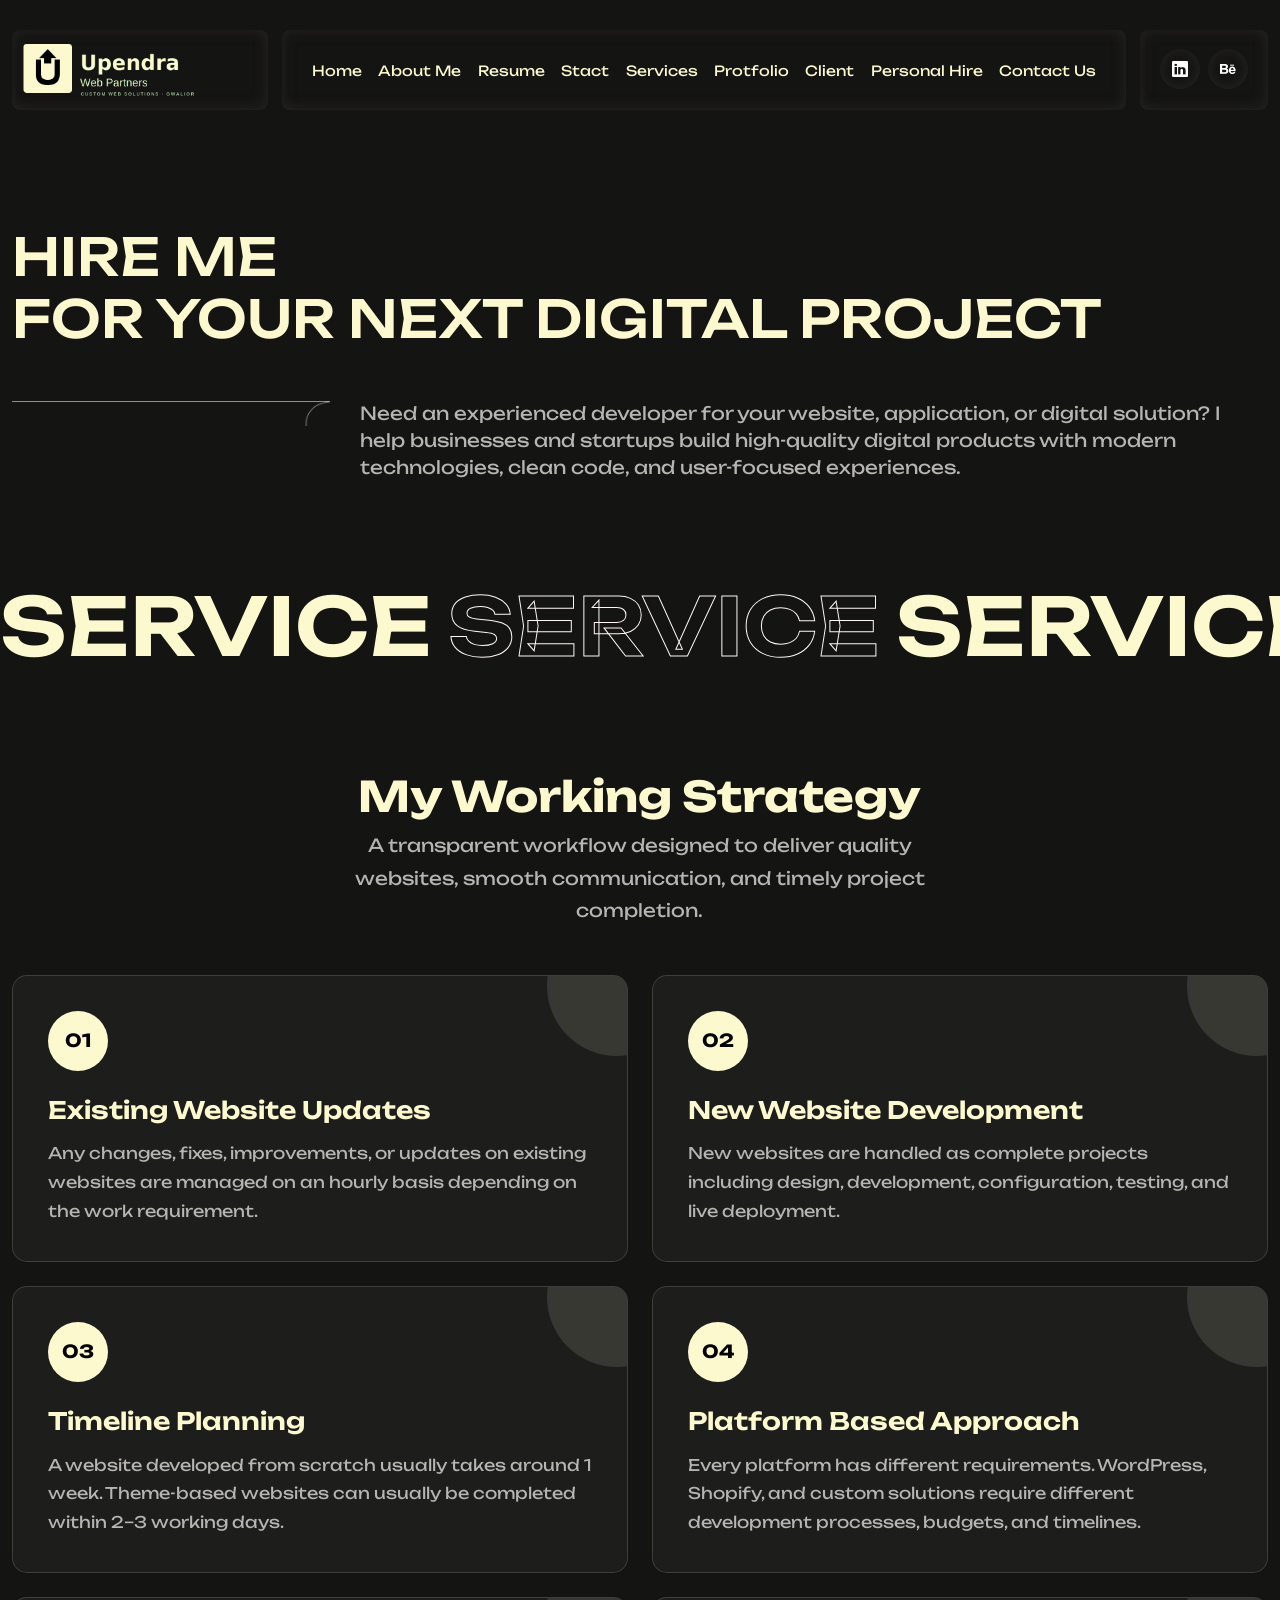
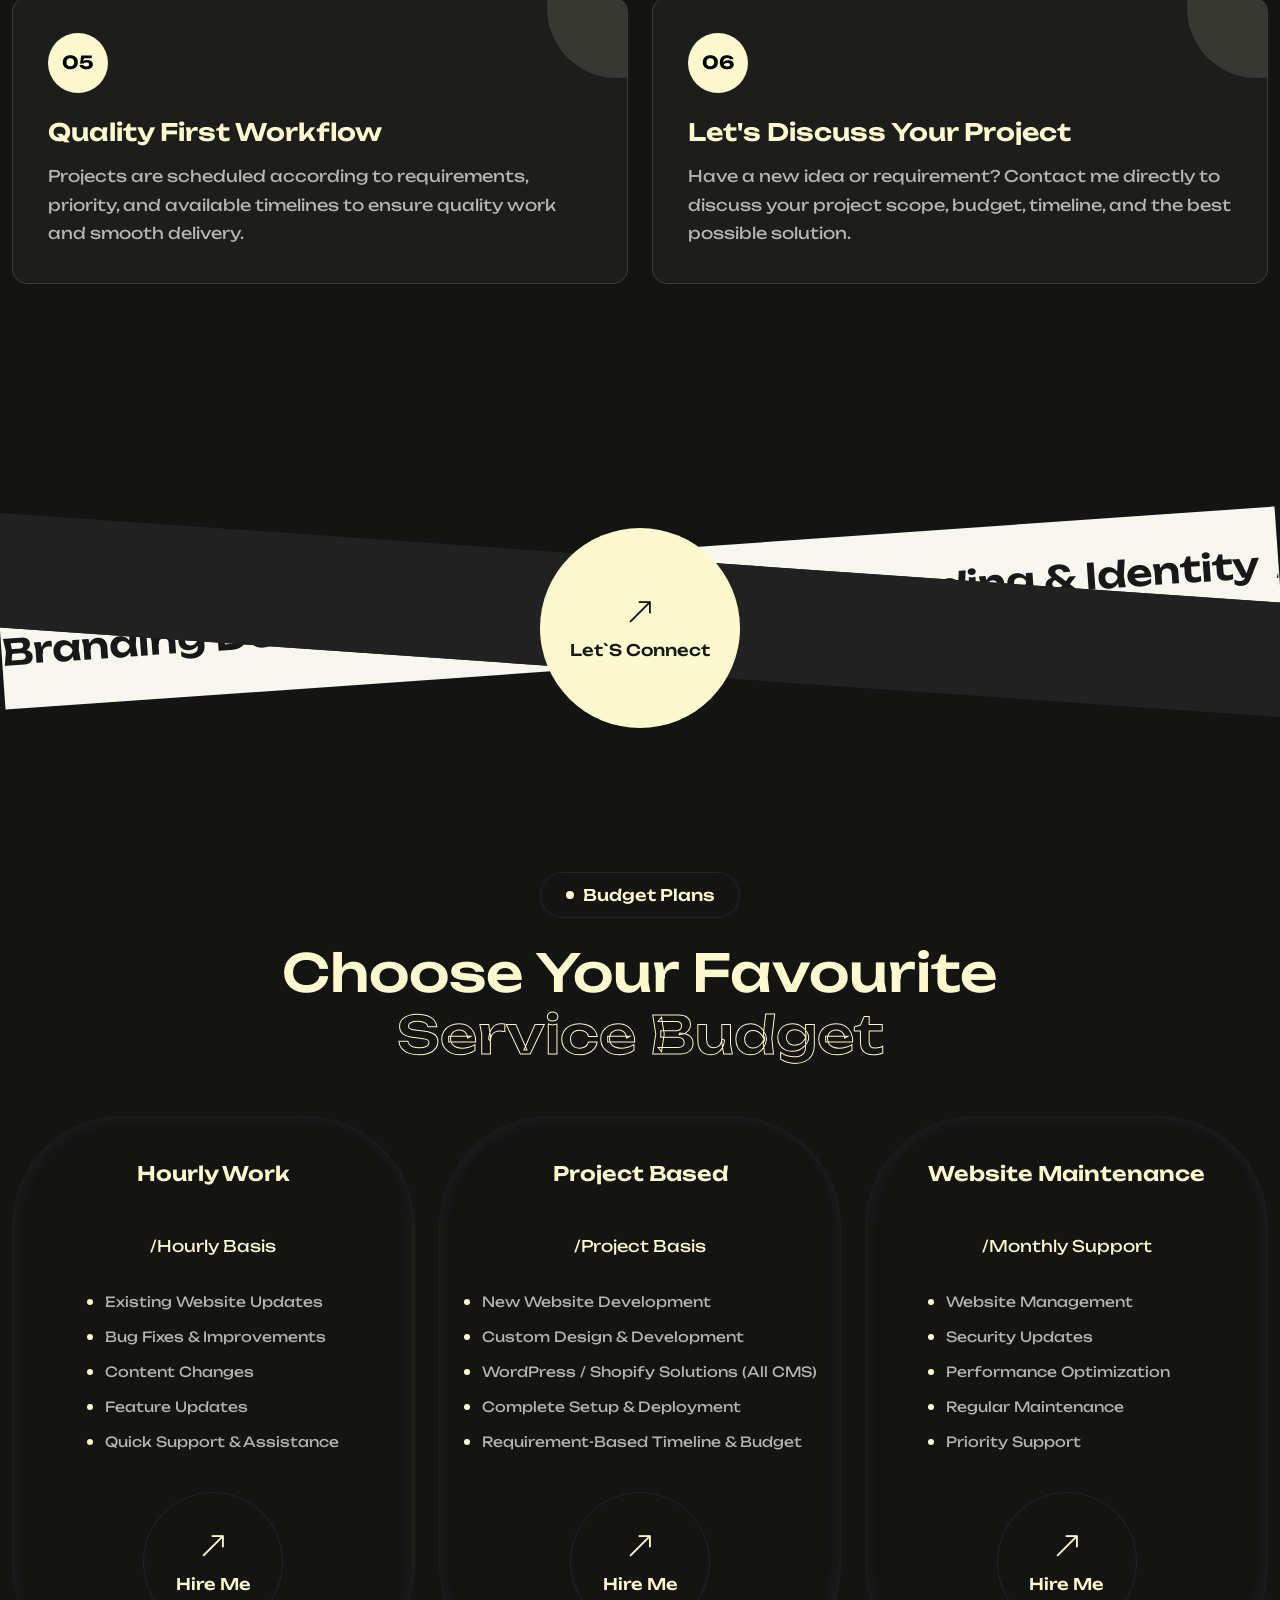
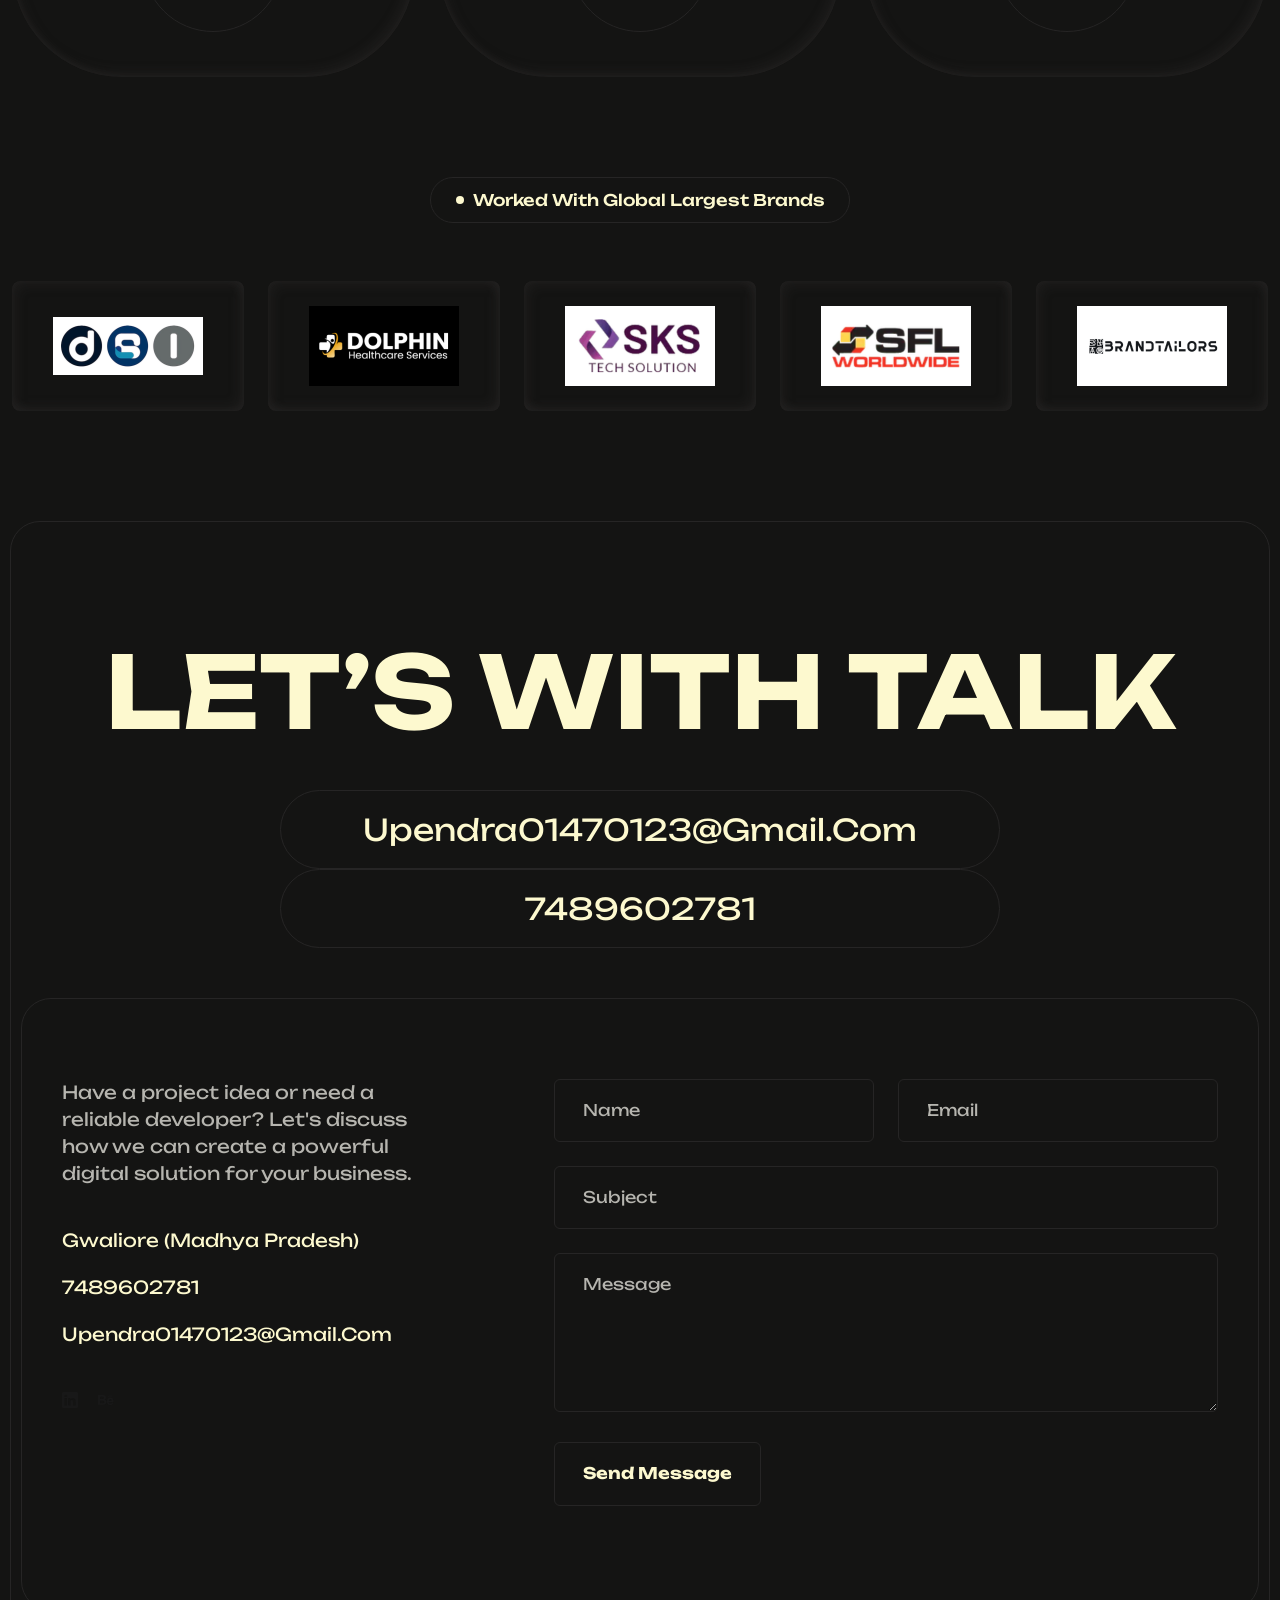
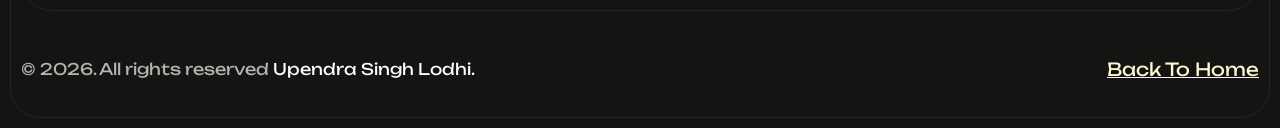
==== commit a91574aa: "Remove duplicate Web3Forms access key" ====
--- a/personal-hire.html
+++ b/personal-hire.html
@@ -558,26 +558,40 @@
                   </div>
                </div>
                <div class="col-xl-7 col-lg-6">
-                  <form action="#" class="cmn-contact-form row g-4">
+                  <form id="contactForm" class="cmn-contact-form row g-4">
+
+                     <input type="hidden" name="access_key" value="504bacd2-a3a8-449a-9749-7d6253acab59">
+
+                     <input type="hidden" name="from_name" value="Upendra Singh Lodhi Portfolio">
+
                      <div class="col-lg-6">
-                        <input type="text" placeholder="Name">
-                     </div>
+                        <input type="text" name="name" placeholder="Name" required>
+                     </div>
+
                      <div class="col-lg-6">
-                        <input type="email" placeholder="Email">
-                     </div>
+                        <input type="email" name="email" placeholder="Email" required>
+                     </div>
+
                      <div class="col-lg-12">
-                        <input type="text" placeholder="Subject">
-                     </div>
+                        <input type="text" name="subject" placeholder="Subject" required>
+                     </div>
+
                      <div class="col-lg-12">
-                        <textarea name="message" rows="5" placeholder="Message"></textarea>
-                     </div>
+                        <textarea name="message" rows="5" placeholder="Message" required></textarea>
+                     </div>
+
                      <div class="col-lg-12">
                         <div class="btns">
-                           <button type="submit" class="cmn-btn">
+                           <button type="button" id="sendMessageBtn" class="cmn-btn">
                               Send Message
                            </button>
                         </div>
                      </div>
+
+                     <div class="col-lg-12">
+                        <p id="formResult"></p>
+                     </div>
+
                   </form>
                </div>
             </div>
@@ -636,6 +650,51 @@
 
       });
    </script>
+
+    <script>
+      document.getElementById("sendMessageBtn").addEventListener("click", async function () {
+
+         const form = document.getElementById("contactForm");
+         const result = document.getElementById("formResult");
+         const button = this;
+
+         if (!form.checkValidity()) {
+            form.reportValidity();
+            return;
+         }
+
+         button.disabled = true;
+         button.innerText = "Sending...";
+         result.innerText = "";
+
+         const formData = new FormData(form);
+
+         try {
+            const response = await fetch("https://api.web3forms.com/submit", {
+               method: "POST",
+               body: formData
+            });
+
+            const data = await response.json();
+
+            if (data.success) {
+               result.innerText = "Message sent successfully!";
+               form.reset();
+            } else {
+               result.innerText = data.message || "Something went wrong. Please try again.";
+               console.log(data);
+            }
+
+         } catch (error) {
+            result.innerText = "Something went wrong. Please try again.";
+            console.error(error);
+         }
+
+         button.disabled = false;
+         button.innerText = "Send Message";
+      });
+
+   </script>
    <!--<< Main.js >>-->
 </body>
 
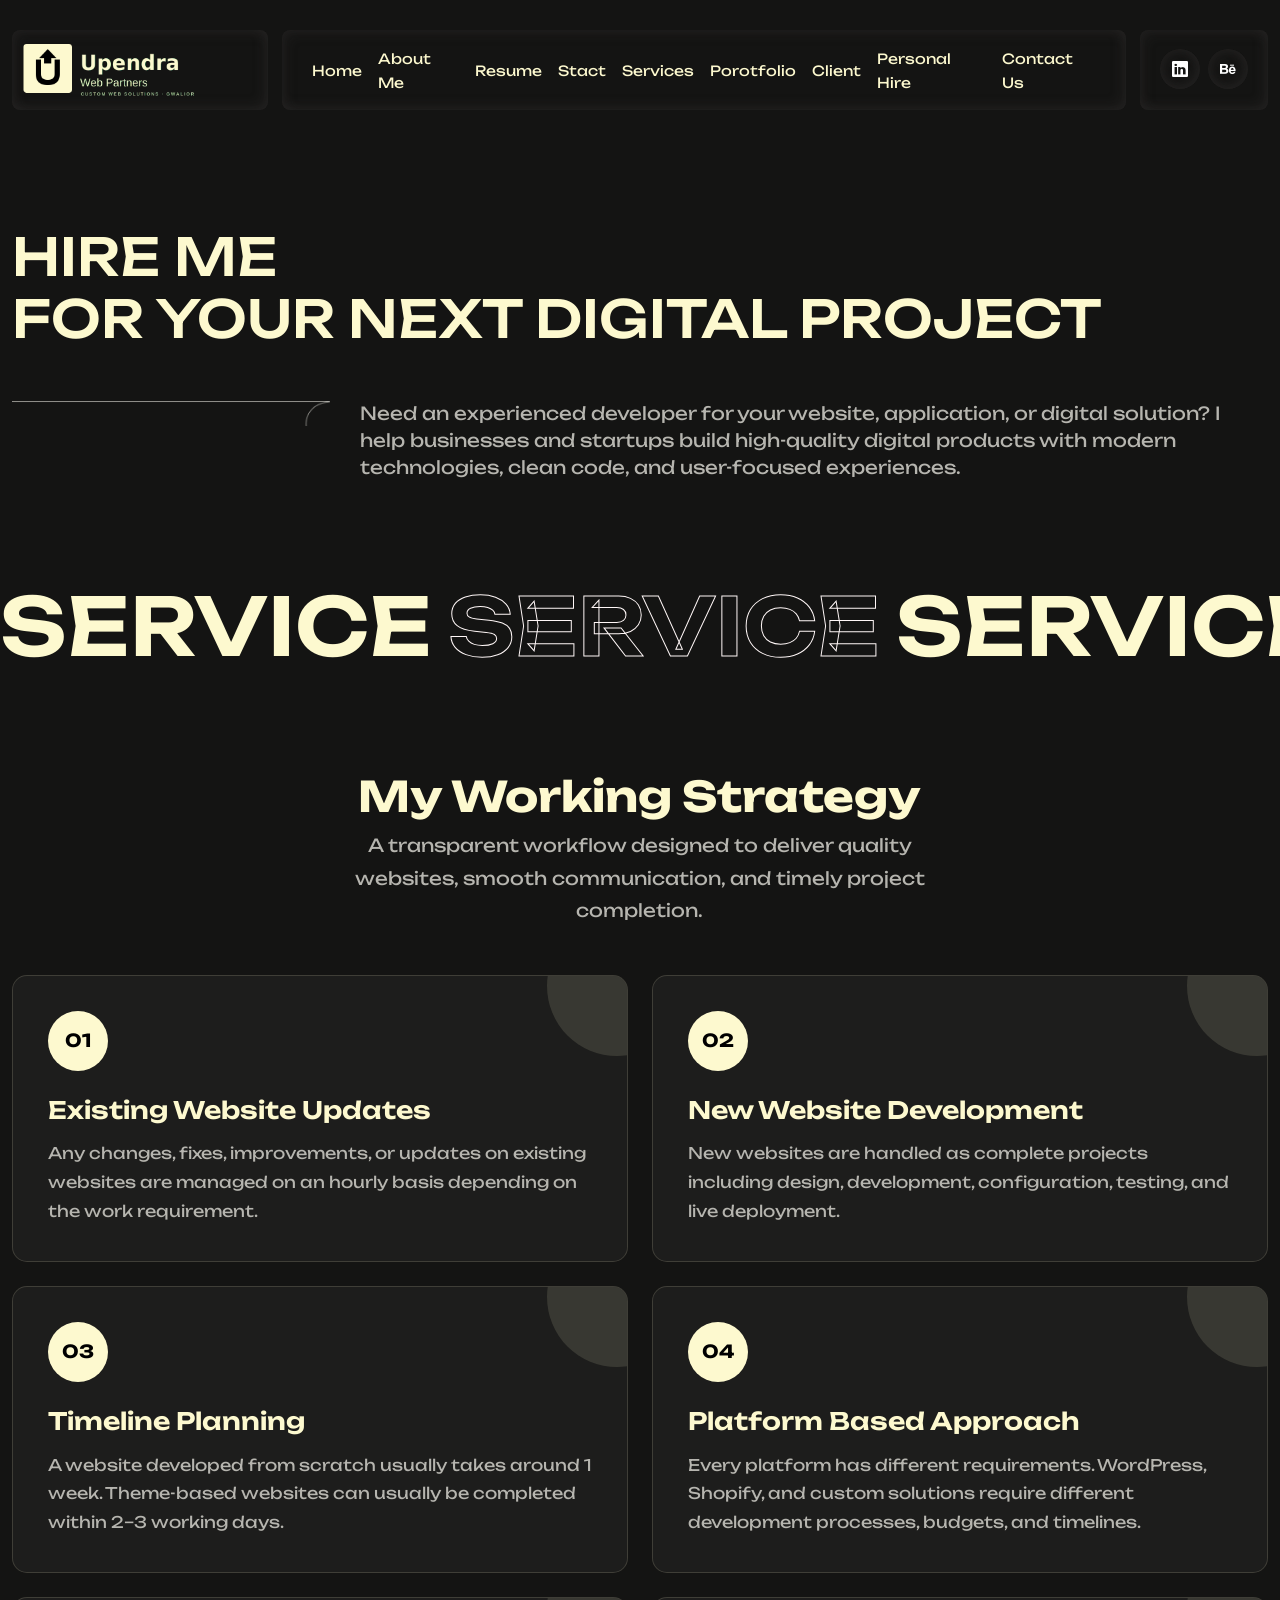
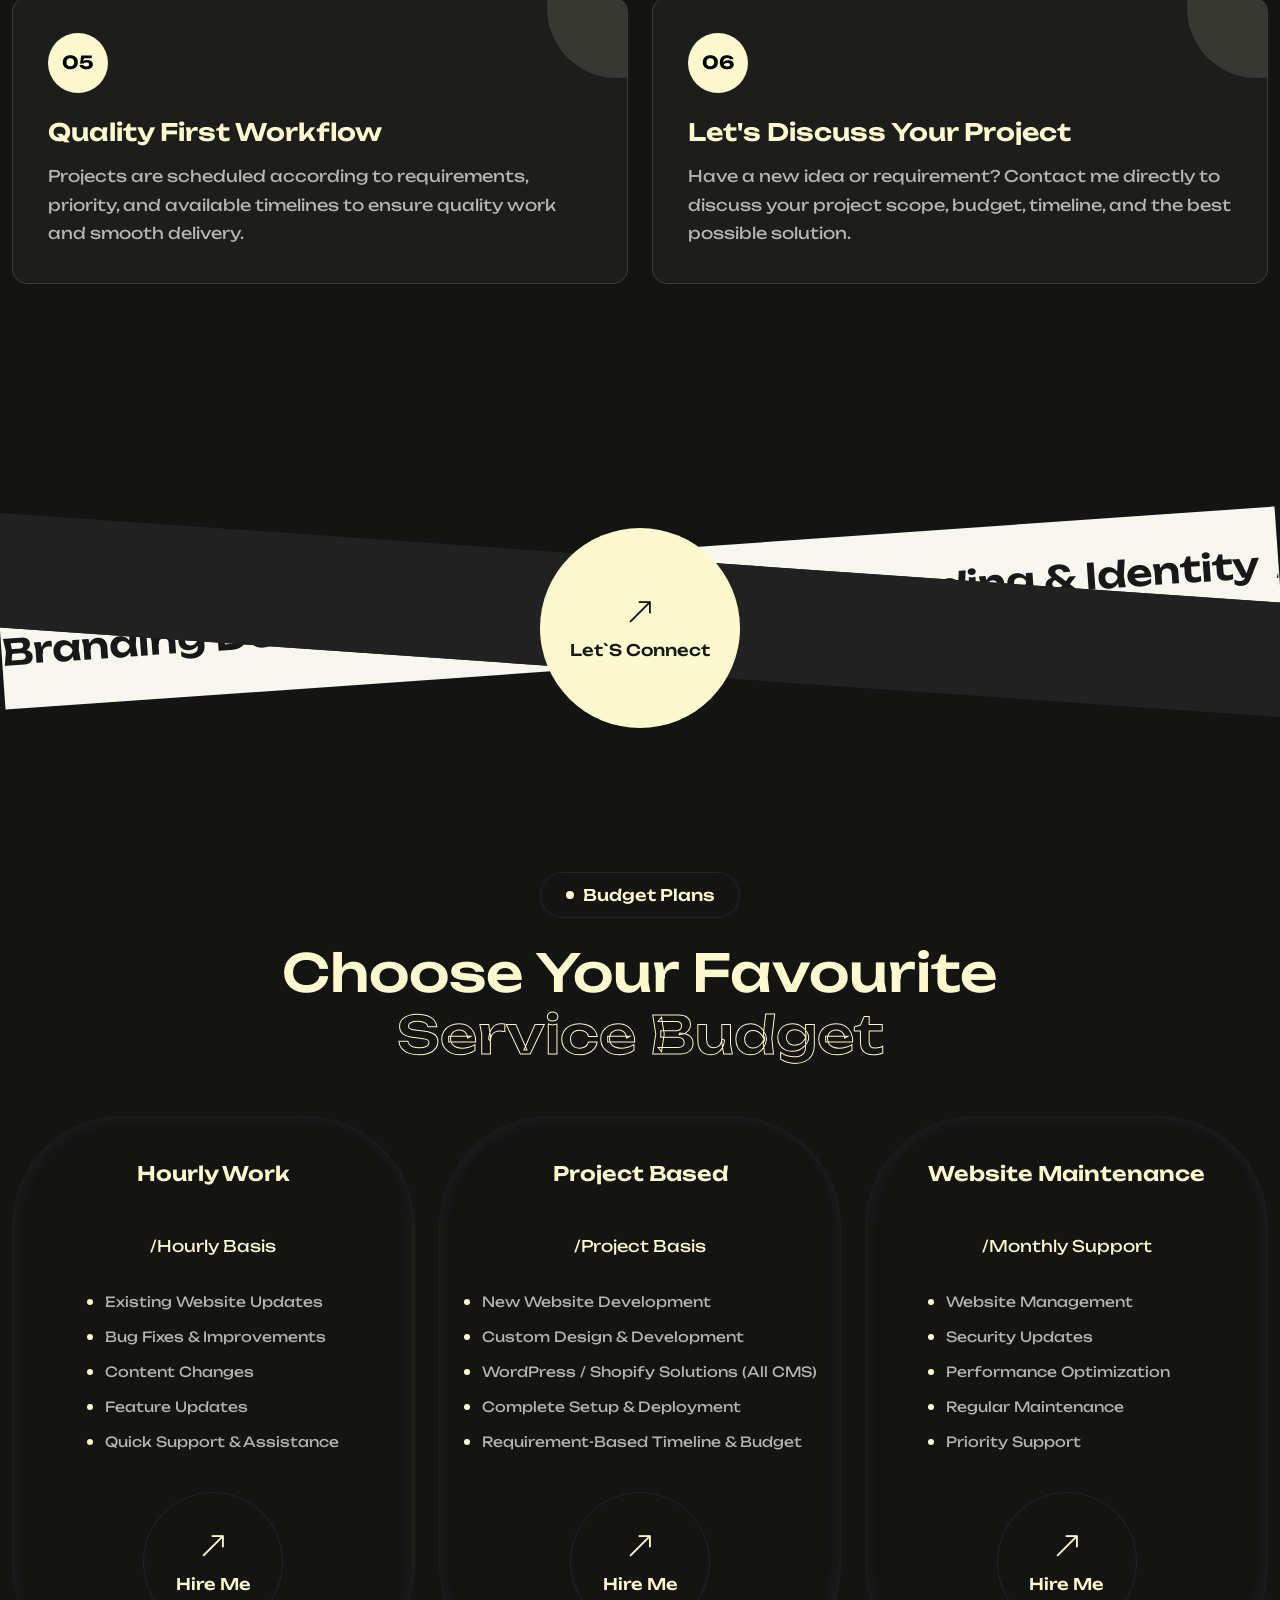
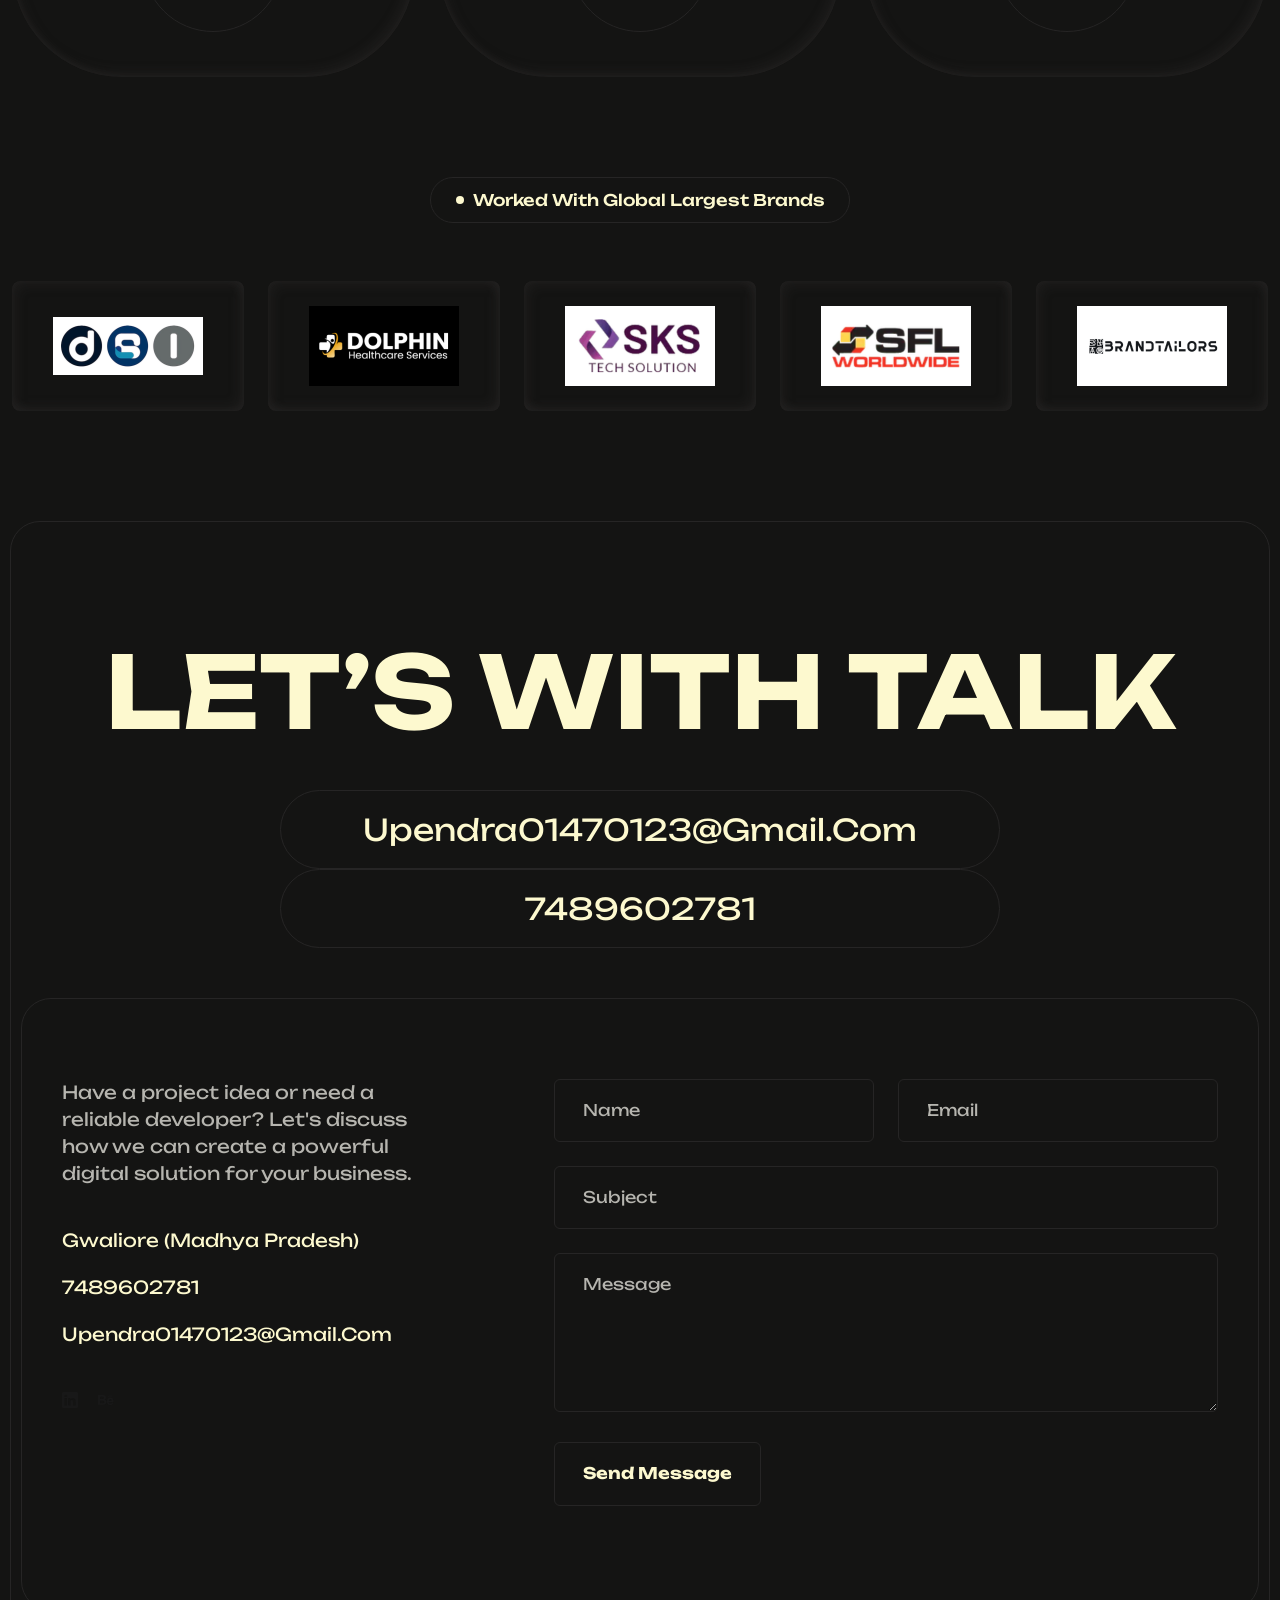
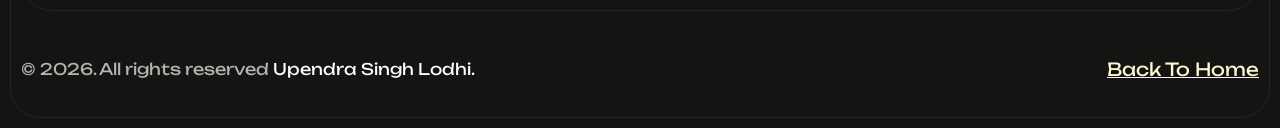
==== commit 516b68df: "Update personal-hire.html" ====
--- a/personal-hire.html
+++ b/personal-hire.html
@@ -81,8 +81,8 @@
                         </a>
                      </li>
                      <li>
-                        <a href="protfolio.html">
-                           Protfolio
+                        <a href="porotfolio.html">
+                           Porotfolio
                         </a>
                      </li>
                      <li>
@@ -571,7 +571,6 @@
                      <div class="col-lg-6">
                         <input type="email" name="email" placeholder="Email" required>
                      </div>
-
                      <div class="col-lg-12">
                         <input type="text" name="subject" placeholder="Subject" required>
                      </div>
@@ -670,6 +669,7 @@
          const formData = new FormData(form);
 
          try {
+
             const response = await fetch("https://api.web3forms.com/submit", {
                method: "POST",
                body: formData
@@ -677,25 +677,27 @@
 
             const data = await response.json();
 
+            console.log(data);
+
             if (data.success) {
                result.innerText = "Message sent successfully!";
                form.reset();
             } else {
-               result.innerText = data.message || "Something went wrong. Please try again.";
-               console.log(data);
+               result.innerText = data.message;
             }
 
          } catch (error) {
+            console.error(error);
             result.innerText = "Something went wrong. Please try again.";
-            console.error(error);
          }
 
          button.disabled = false;
          button.innerText = "Send Message";
       });
 
+
    </script>
    <!--<< Main.js >>-->
 </body>
 
-</html>+</html>
--- a/assets/css/main.css
+++ b/assets/css/main.css
@@ -234,6 +234,7 @@
     display:flex;
     align-items:center;
     justify-content:center;
+    text-align:center;   /* ye add karein */
     z-index:99999;
 }
 
@@ -337,22 +338,26 @@
 @media(max-width:768px){
 
     .loader-logo{
-        width:85px;
-        height:85px;
+        width:115px;
+        height:115px;
         border-radius:10px;
     }
 
-
     .loader-logo img{
-        width:50px;
-        height:50px;
+        width:80px;
+        height:80px;
     }
 
+    .logo-img img {
+        width: 80px !important;
+        height: 80px !important;
+    }
 
     .loader-text{
-        font-size:13px;
+        font-size:12px;
         margin-top:25px;
     }
+  
 
 }
 
@@ -450,13 +455,13 @@
   }
 
   .about-img {
-    height: 400px !important;
-  }
-
-  .working-work-items {
-    width: auto !important;
-    margin-right: 65px !important;
-  }
+    height: auto !important;
+  }
+
+.working-work-items {
+  width: 100% !important;
+  margin-right: 0 !important;
+}
 }
 
 h3 {
@@ -5012,7 +5017,7 @@
 }
 
 .sponsor__slide {
-  width: 240px;
+  width: auto;
   height: 130px;
 }
 
@@ -5027,7 +5032,7 @@
 @media (max-width: 575px) {
   .sponsor__slide img {
     transition: all 0.4s;
-    width: 100px;
+    width: auto;
     height: 30px;
     object-fit: contain;
   }
@@ -5596,4 +5601,42 @@
   }
 }
 
+@media (max-width: 575px) {
+
+    .round10 {
+      height: 400px !important;
+    }
+
+  .working-wrap {
+    width: 100% !important;
+    max-width: 100% !important;
+    min-width: 0 !important;
+    margin-left: 0 !important;
+    margin-right: 0 !important;
+  }
+
+  .working-wrap .working-work-items {
+    width: 100% !important;
+    max-width: 100% !important;
+    min-width: 0 !important;
+    margin-left: 0 !important;
+    margin-right: 0 !important;
+    box-sizing: border-box;
+  }
+
+  .working-wrap .working-work-items .thumb {
+    width: 100% !important;
+    max-width: 100% !important;
+  }
+
+  .working-wrap .working-work-items .thumb img {
+    width: 100% !important;
+    max-width: 100% !important;
+    height: auto !important;
+    display: block;
+  }
+
+}
+
+
 /*# sourceMappingURL=main.css.map */
